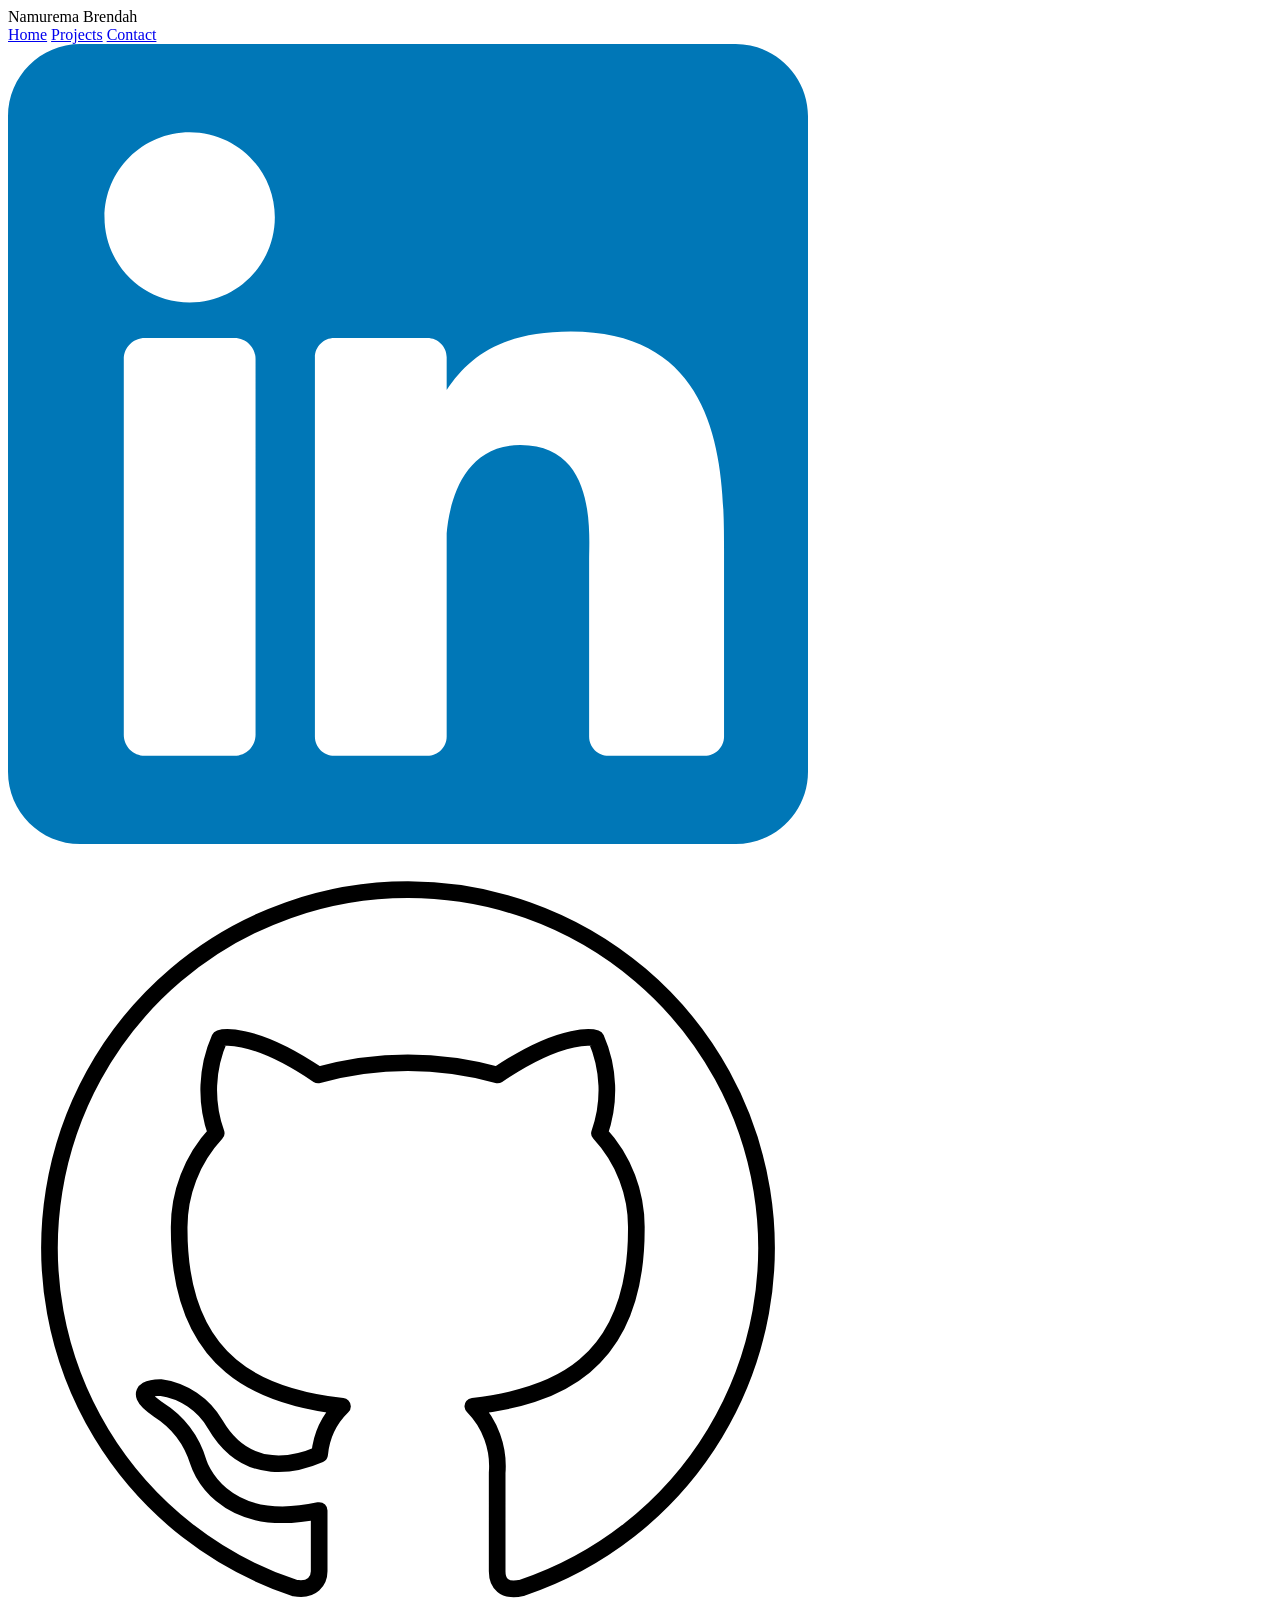
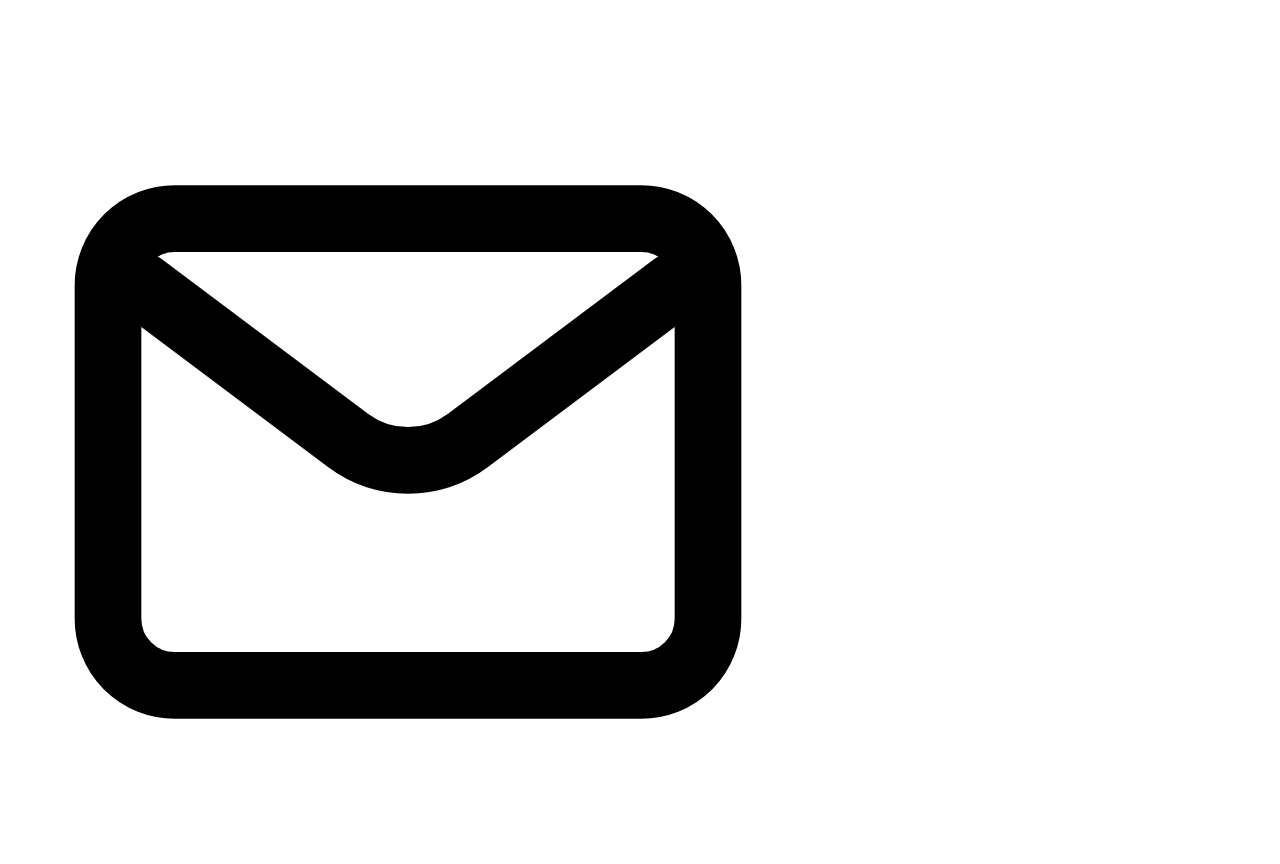
==== index.html @ a1dd41f2 "Added a navbar" ====
<!DOCTYPE html>
<html lang="en">
<head>
    <meta charset="UTF-8">
    <meta name="viewport" content="width=device-width, initial-scale=1.0">
    <title>Brendah Namurema - Fullstack Developer</title>
    <link rel="stylesheet" href="css/styles.css">
</head>
<body>
    <!-- Navigation -->
<header>
    <div class ="logo">
       Namurema <span class = "highlight">Brendah</span>
    </div>
    <nav>
        <a href="index.html" class =" nav-link active">Home</a>
        <a href="projects.html" class="nav-link">Projects</a>
        <a href="contact.html" class="nav-link">Contact</a>
    </nav>
    <div class="social icons">
        <a href="https://www.linkedin.com/in/brenda-namurema-421119208/" class="icon-link">
            <img src="assets/icons/linkedin-svgrepo-com.svg" alt="LinkedIn">
        </a>
        <a href="https://github.com/Namurema" class="icon-link">
            <img src="assets/icons/github-svgrepo-com.svg" alt="Github">
        </a>
        <a href="mailto:namuremabrendah@gmail.com" class = "icon-link">
            <img src="assets/icons/email-svgrepo-com.svg" alt="Email">
        </a>
    </div>
</header>

</body>
</html>
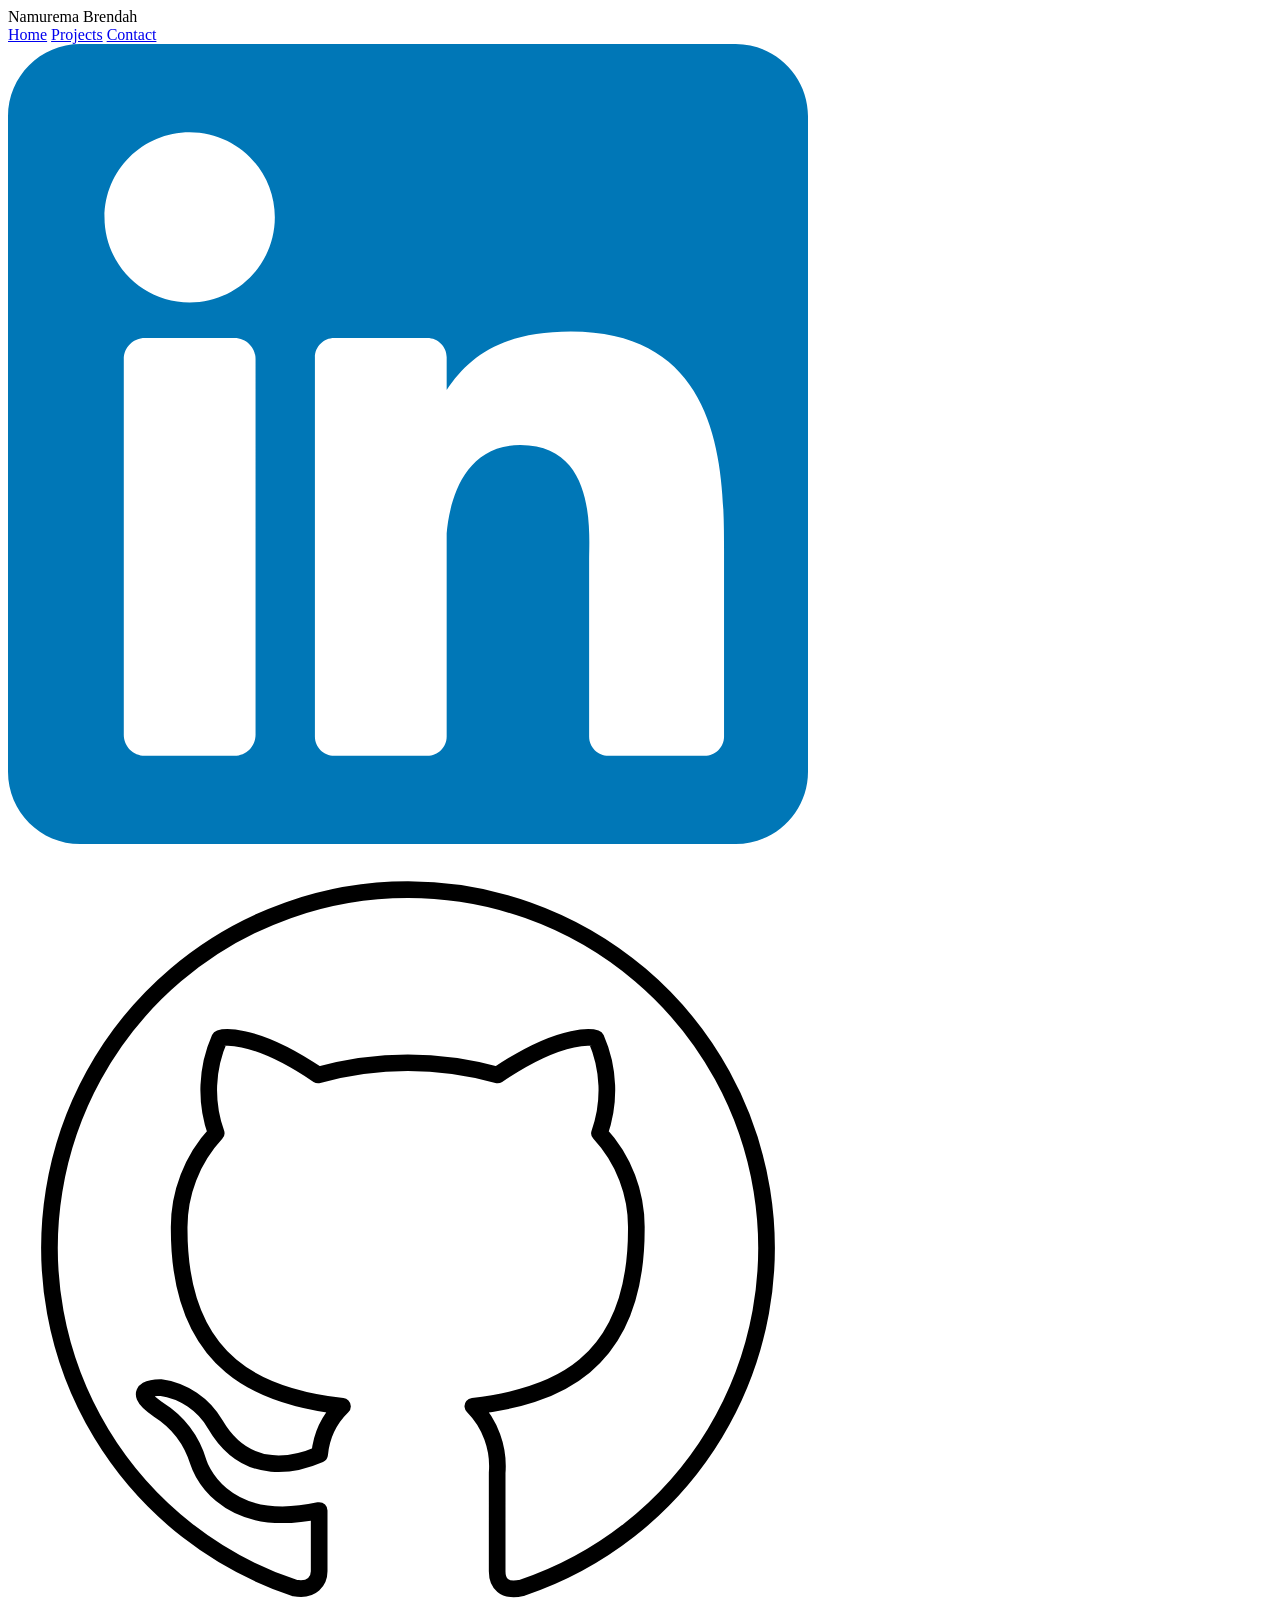
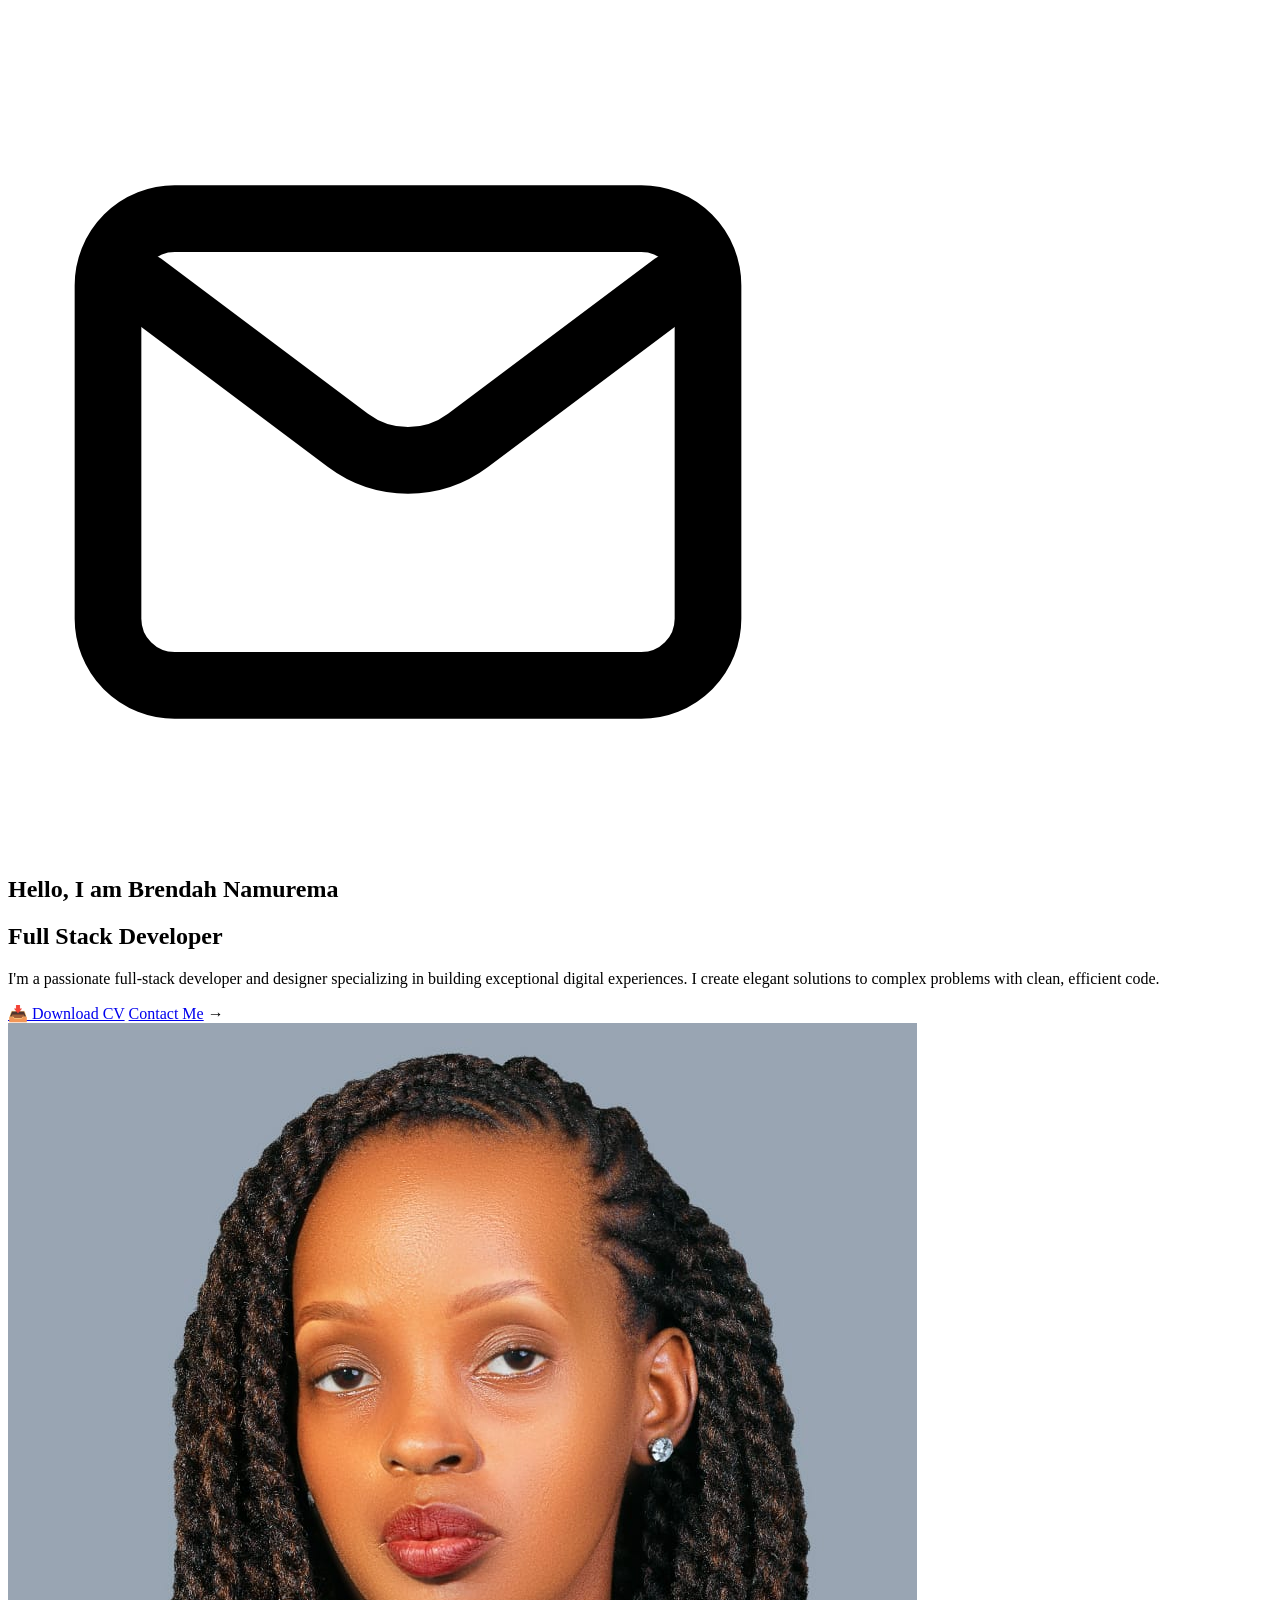
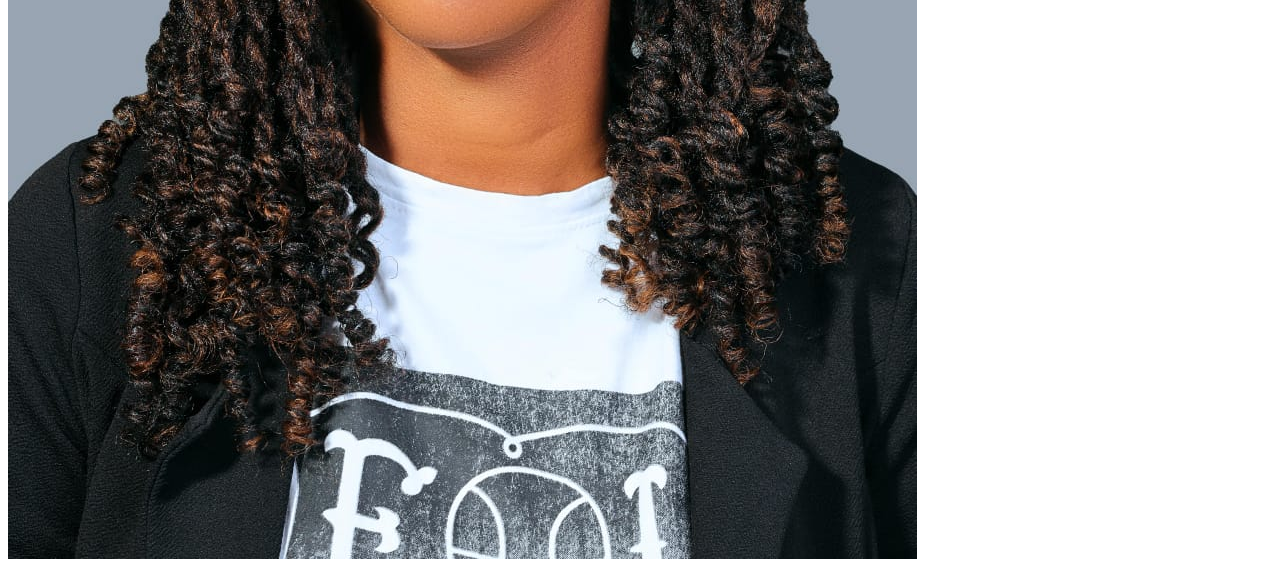
==== commit d8e6d965: "added a hero section" ====
--- a/index.html
+++ b/index.html
@@ -7,7 +7,7 @@
     <link rel="stylesheet" href="css/styles.css">
 </head>
 <body>
-    <!-- Navigation -->
+        <!-- Navigation -->
 <header>
     <div class ="logo">
        Namurema <span class = "highlight">Brendah</span>
@@ -30,5 +30,33 @@
     </div>
 </header>
 
+    <!-- Navigation -->
+<section class="hero">
+<div class ="hero-content">
+    <h1 class ="hero-title">
+        Hello, I am <span class="highlight">Brendah Namurema</span>
+    </h1>
+    <h2 class="hero-subtitle">Full Stack Developer</h2>
+    <p class = "hero-description">
+      I'm a passionate full-stack developer and designer specializing in building 
+      exceptional digital experiences. I create elegant solutions to complex problems 
+      with clean, efficient code.  
+    </p>
+    <div class ="hero-buttons">
+        <a href="#" class="btn btn-primary">
+            <span class ="btn-icon">📥</span> Download CV</a>
+        <a href="contact.html" class="btn btn-secondary">Contact Me</a>
+        <span class="btn-arrow">→</span>
+     </a>
+    </div>
+
+</div>
+<div class="hero-image">
+    <img src="assets/images/WhatsApp Image 2026-03-01 at 18.14.50 - Copy.jpeg" alt="Brendah Profile">
+
+</div>
+</section>
+
+
 </body>
 </html>
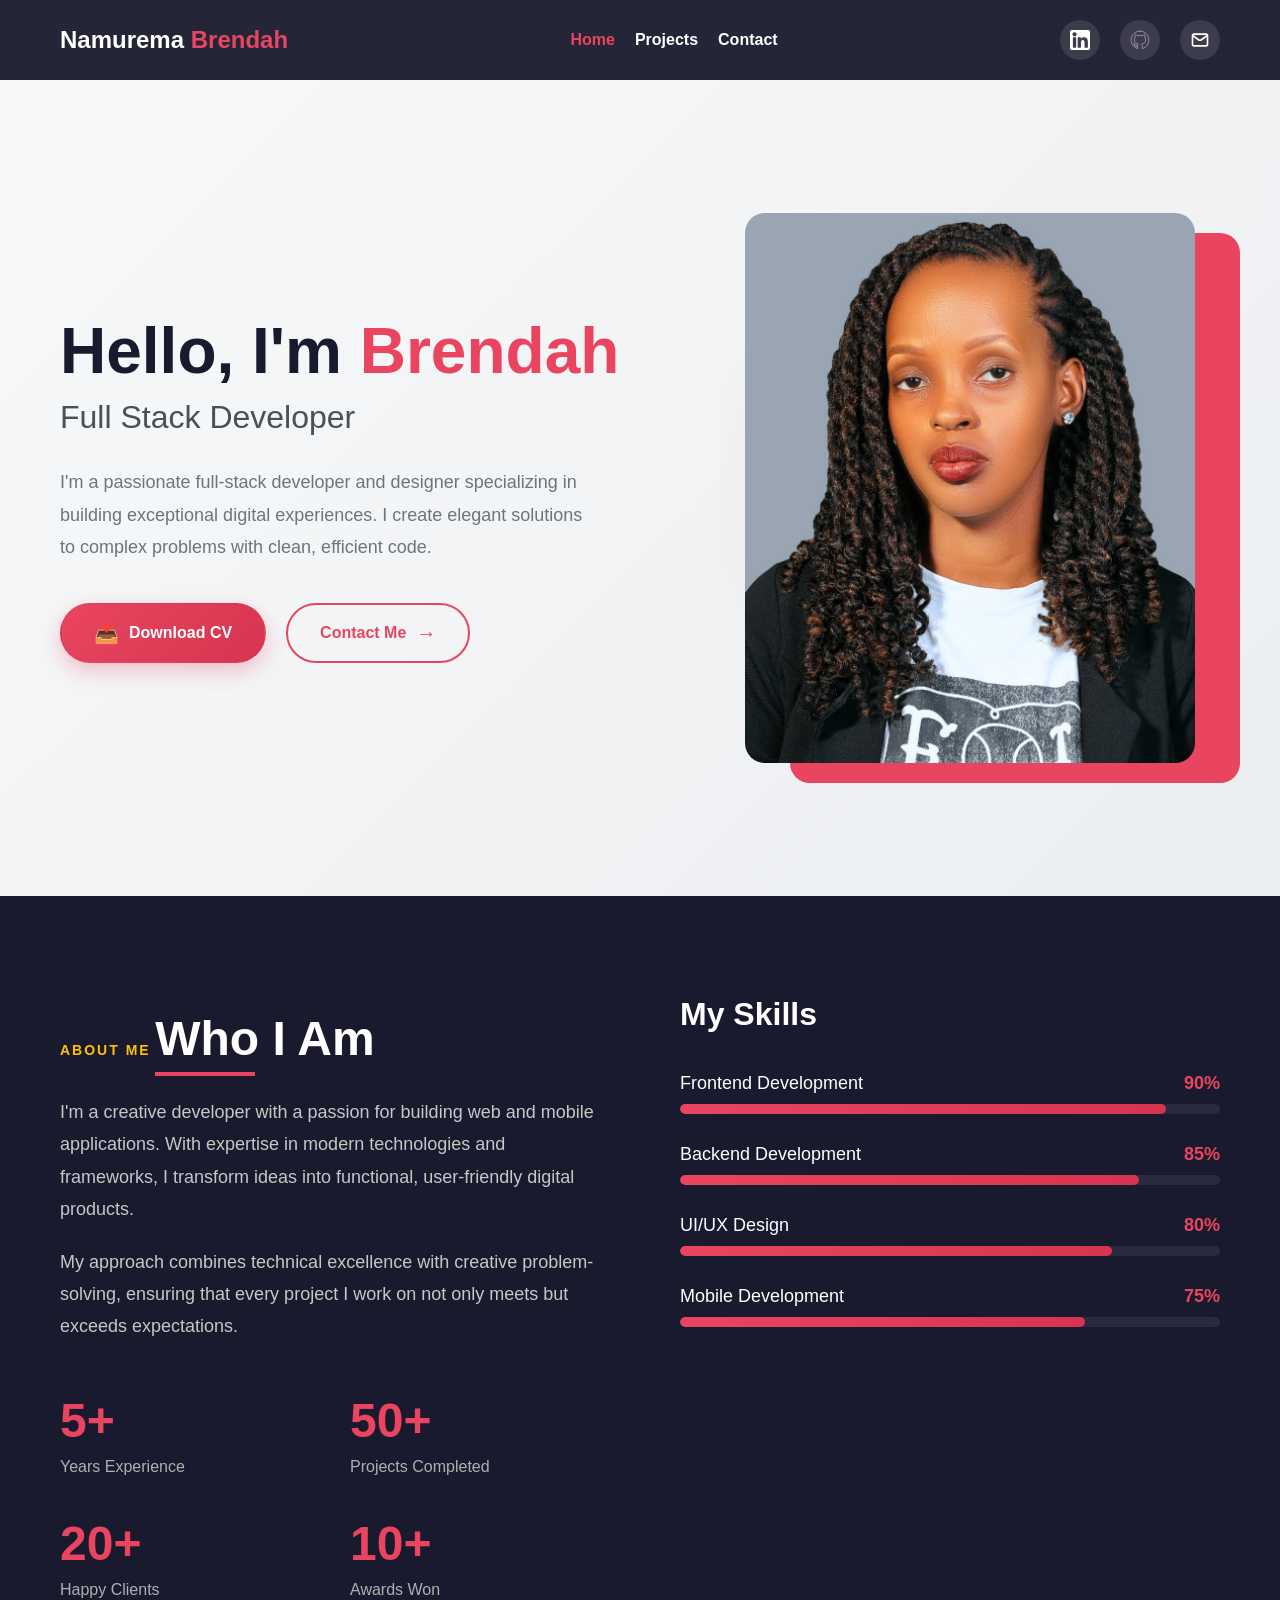
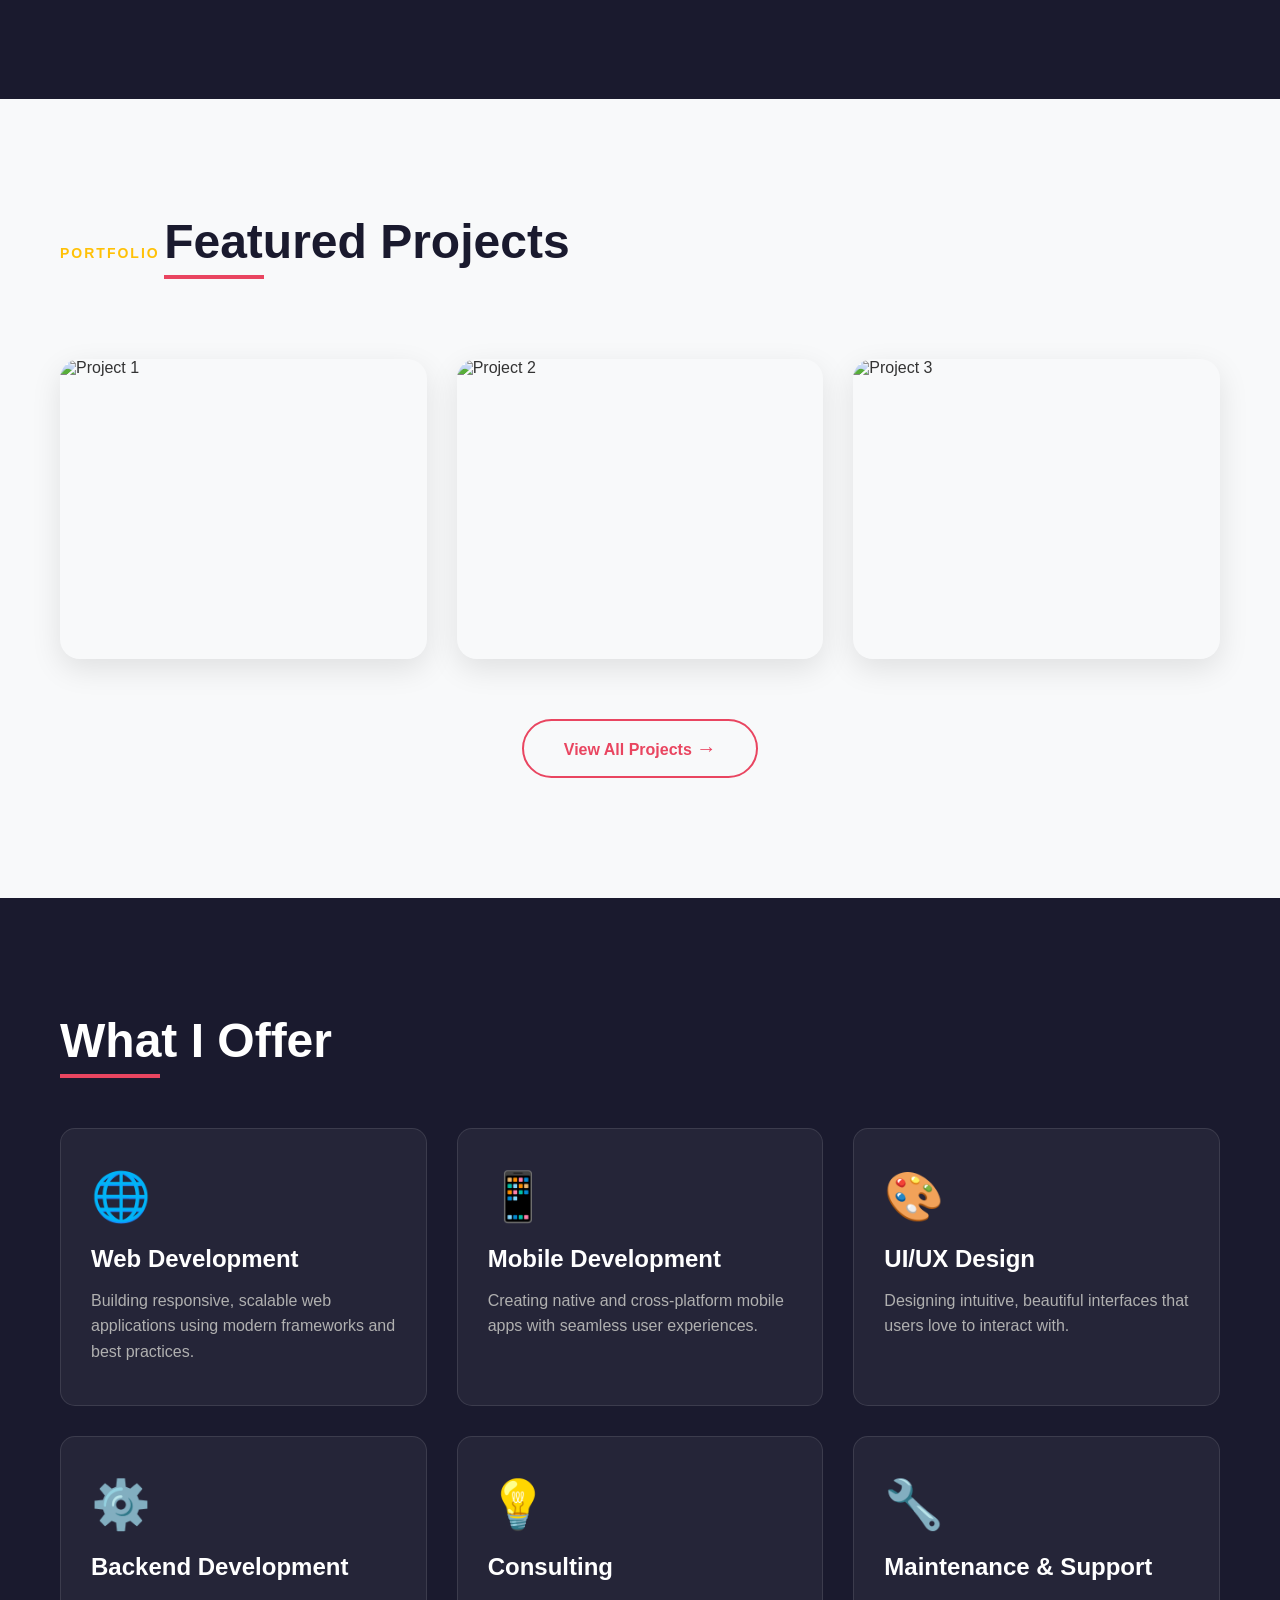
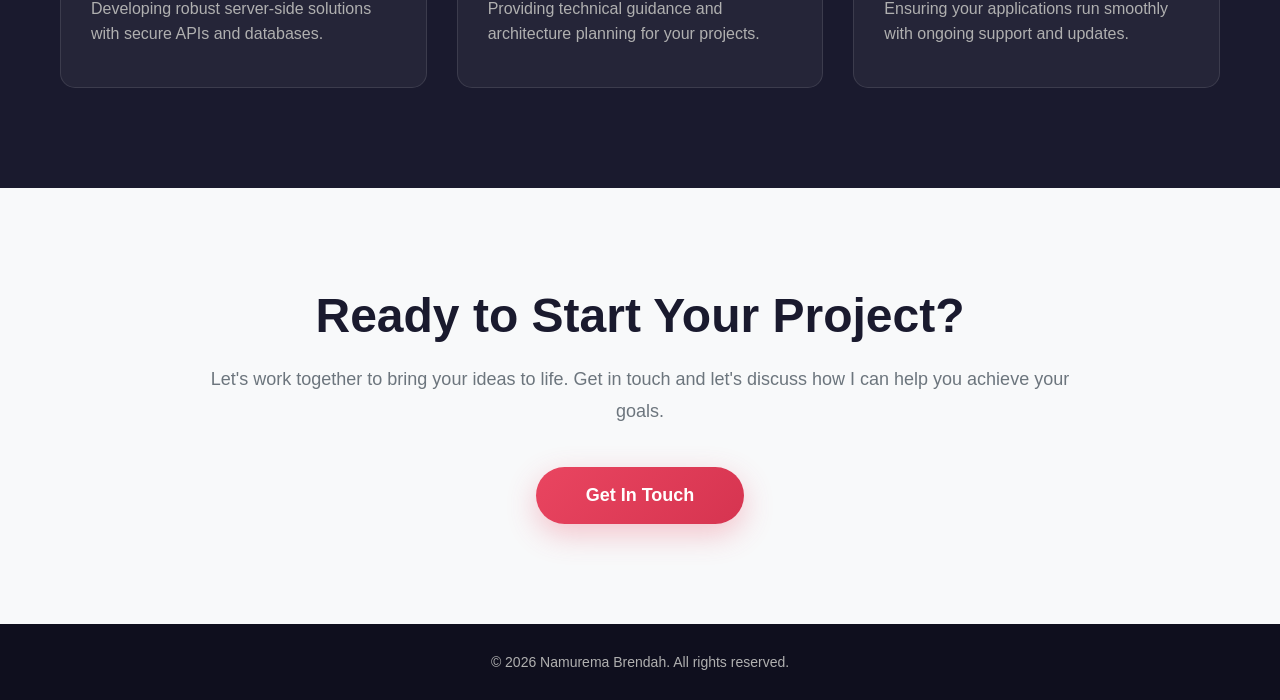
==== commit fe8b2a16: "add the projects page" ====
--- a/index.html
+++ b/index.html
@@ -8,55 +8,238 @@
 </head>
 <body>
         <!-- Navigation -->
-<header>
-    <div class ="logo">
-       Namurema <span class = "highlight">Brendah</span>
+<header class="header">
+    <div class="logo">
+       Namurema <span class="highlight">Brendah</span>
     </div>
-    <nav>
-        <a href="index.html" class =" nav-link active">Home</a>
+    <nav class="nav">
+        <a href="index.html" class="nav-link active">Home</a>
         <a href="projects.html" class="nav-link">Projects</a>
         <a href="contact.html" class="nav-link">Contact</a>
     </nav>
-    <div class="social icons">
+    <div class="social-icons">
         <a href="https://www.linkedin.com/in/brenda-namurema-421119208/" class="icon-link">
             <img src="assets/icons/linkedin-svgrepo-com.svg" alt="LinkedIn">
         </a>
         <a href="https://github.com/Namurema" class="icon-link">
             <img src="assets/icons/github-svgrepo-com.svg" alt="Github">
         </a>
-        <a href="mailto:namuremabrendah@gmail.com" class = "icon-link">
+        <a href="mailto:namuremabrendah@gmail.com" class="icon-link">
             <img src="assets/icons/email-svgrepo-com.svg" alt="Email">
         </a>
     </div>
 </header>
 
-    <!-- Navigation -->
+    <!-- Hero Section -->
 <section class="hero">
-<div class ="hero-content">
-    <h1 class ="hero-title">
-        Hello, I am <span class="highlight">Brendah Namurema</span>
+<div class="hero-content">
+    <h1 class="hero-title">
+        Hello, I'm <span class="highlight">Brendah</span>
     </h1>
     <h2 class="hero-subtitle">Full Stack Developer</h2>
-    <p class = "hero-description">
+    <p class="hero-description">
       I'm a passionate full-stack developer and designer specializing in building 
       exceptional digital experiences. I create elegant solutions to complex problems 
       with clean, efficient code.  
     </p>
-    <div class ="hero-buttons">
+    <div class="hero-buttons">
         <a href="#" class="btn btn-primary">
-            <span class ="btn-icon">📥</span> Download CV</a>
-        <a href="contact.html" class="btn btn-secondary">Contact Me</a>
-        <span class="btn-arrow">→</span>
-     </a>
+            <span class="btn-icon">📥</span>
+            Download CV
+        </a>
+        <a href="contact.html" class="btn btn-secondary">
+            Contact Me
+            <span class="btn-arrow">→</span>
+        </a>
     </div>
-
 </div>
 <div class="hero-image">
     <img src="assets/images/WhatsApp Image 2026-03-01 at 18.14.50 - Copy.jpeg" alt="Brendah Profile">
-
 </div>
 </section>
 
+    <!-- About Me Section -->
+    <section class="about" id="about">
+        <div class="about-content">
+            <div class="about-text">
+                <span class="section-label">ABOUT ME</span>
+                <h2 class="section-title">Who I Am</h2>
+                
+                <p class="about-description">
+                    I'm a creative developer with a passion for building web and mobile applications.
+                    With expertise in modern technologies and frameworks, I transform ideas into
+                    functional, user-friendly digital products.
+                </p>
+                
+                <p class="about-description">
+                    My approach combines technical excellence with creative problem-solving,
+                    ensuring that every project I work on not only meets but exceeds expectations.
+                </p>
+                
+                <div class="stats-grid">
+                    <div class="stat-item">
+                        <h3 class="stat-number">5+</h3>
+                        <p class="stat-label">Years Experience</p>
+                    </div>
+                    <div class="stat-item">
+                        <h3 class="stat-number">50+</h3>
+                        <p class="stat-label">Projects Completed</p>
+                    </div>
+                    <div class="stat-item">
+                        <h3 class="stat-number">20+</h3>
+                        <p class="stat-label">Happy Clients</p>
+                    </div>
+                    <div class="stat-item">
+                        <h3 class="stat-number">10+</h3>
+                        <p class="stat-label">Awards Won</p>
+                    </div>
+                </div>
+            </div>
+            
+            <div class="about-skills">
+                <h3 class="skills-title">My Skills</h3>
+                
+                <div class="skill-item">
+                    <div class="skill-header">
+                        <span class="skill-name">Frontend Development</span>
+                        <span class="skill-percentage">90%</span>
+                    </div>
+                    <div class="skill-bar">
+                        <div class="skill-progress" style="width: 90%"></div>
+                    </div>
+                </div>
+                
+                <div class="skill-item">
+                    <div class="skill-header">
+                        <span class="skill-name">Backend Development</span>
+                        <span class="skill-percentage">85%</span>
+                    </div>
+                    <div class="skill-bar">
+                        <div class="skill-progress" style="width: 85%"></div>
+                    </div>
+                </div>
+                
+                <div class="skill-item">
+                    <div class="skill-header">
+                        <span class="skill-name">UI/UX Design</span>
+                        <span class="skill-percentage">80%</span>
+                    </div>
+                    <div class="skill-bar">
+                        <div class="skill-progress" style="width: 80%"></div>
+                    </div>
+                </div>
+                
+                <div class="skill-item">
+                    <div class="skill-header">
+                        <span class="skill-name">Mobile Development</span>
+                        <span class="skill-percentage">75%</span>
+                    </div>
+                    <div class="skill-bar">
+                        <div class="skill-progress" style="width: 75%"></div>
+                    </div>
+                </div>
+            </div>
+        </div>
+    </section>
+
+    <!-- Portfolio Section -->
+    <section class="portfolio" id="portfolio">
+        <div class="portfolio-container">
+            <span class="section-label">PORTFOLIO</span>
+            <h2 class="section-title">Featured Projects</h2>
+            
+            <div class="projects-grid">
+                <div class="project-card">
+                    <img src="assets/images/project1.jpg" alt="Project 1">
+                </div>
+                <div class="project-card">
+                    <img src="assets/images/project2.jpg" alt="Project 2">
+                </div>
+                <div class="project-card">
+                    <img src="assets/images/project3.jpg" alt="Project 3">
+                </div>
+            </div>
+            
+            <a href="projects.html" class="btn-view-all">
+                View All Projects
+                <span class="btn-arrow">→</span>
+            </a>
+        </div>
+    </section>
+
+    <!-- Services Section -->
+    <section class="services" id="services">
+        <div class="services-container">
+            <h2 class="section-title">What I Offer</h2>
+            
+            <div class="services-grid">
+                <div class="service-card">
+                    <div class="service-icon">🌐</div>
+                    <h3 class="service-title">Web Development</h3>
+                    <p class="service-description">
+                        Building responsive, scalable web applications using modern frameworks and best practices.
+                    </p>
+                </div>
+                
+                <div class="service-card">
+                    <div class="service-icon">📱</div>
+                    <h3 class="service-title">Mobile Development</h3>
+                    <p class="service-description">
+                        Creating native and cross-platform mobile apps with seamless user experiences.
+                    </p>
+                </div>
+                
+                <div class="service-card">
+                    <div class="service-icon">🎨</div>
+                    <h3 class="service-title">UI/UX Design</h3>
+                    <p class="service-description">
+                        Designing intuitive, beautiful interfaces that users love to interact with.
+                    </p>
+                </div>
+                
+                <div class="service-card">
+                    <div class="service-icon">⚙️</div>
+                    <h3 class="service-title">Backend Development</h3>
+                    <p class="service-description">
+                        Developing robust server-side solutions with secure APIs and databases.
+                    </p>
+                </div>
+                
+                <div class="service-card">
+                    <div class="service-icon">💡</div>
+                    <h3 class="service-title">Consulting</h3>
+                    <p class="service-description">
+                        Providing technical guidance and architecture planning for your projects.
+                    </p>
+                </div>
+                
+                <div class="service-card">
+                    <div class="service-icon">🔧</div>
+                    <h3 class="service-title">Maintenance & Support</h3>
+                    <p class="service-description">
+                        Ensuring your applications run smoothly with ongoing support and updates.
+                    </p>
+                </div>
+            </div>
+        </div>
+    </section>
+
+    <!-- CTA Section -->
+    <section class="cta">
+        <div class="cta-container">
+            <h2 class="cta-title">Ready to Start Your Project?</h2>
+            <p class="cta-description">
+                Let's work together to bring your ideas to life. Get in touch and let's discuss 
+                how I can help you achieve your goals.
+            </p>
+            <a href="contact.html" class="btn btn-cta">Get In Touch</a>
+        </div>
+    </section>
+
+    <!-- Footer -->
+    <footer class="footer">
+        <p class="footer-text">© 2026 Namurema Brendah. All rights reserved.</p>
+    </footer>
 
 </body>
 </html>
--- a/css/styles.css
+++ b/css/styles.css
@@ -0,0 +1,962 @@
+*{
+    margin : 0;
+    padding : 0;
+    box-sizing : border-box;
+}
+body {
+    font-family: 'Arial', sans-serif;
+    background: linear-gradient(135deg, #f8f9fa 0%, #e9ecef 50%, #dee2e6 100%);
+    color: #333;
+    min-height: 100vh;
+}
+.header {
+    display: flex;
+    justify-content: space-between;
+    align-items: center;
+    padding: 20px 60px;
+    background: rgba(26, 26, 46, 0.95);
+    backdrop-filter: blur(10px);
+}
+.logo {
+    font-size: 24px;
+    font-weight: 600;
+    color: white;
+}
+
+.highlight {
+    color: #e94560;
+}
+.nav {
+    display: flex;
+    gap: 20px;
+}
+.nav-link {
+    color: white;
+    text-decoration: none;
+    font-size: 16px;
+    transition: color 0.3s ;
+    font-weight: 600;
+}
+.nav-link:hover,
+.nav-link.active {
+    color: #e94560;
+}
+.social-icons {
+    display: flex;
+    gap: 20px;
+}
+.icon-link {
+    width: 40px;
+    height: 40px;
+    display: flex;
+    align-items: center;
+    justify-content: center;
+    border-radius: 50%;
+    background: rgba(255, 255, 255, 0.1);
+    transition: all 0.3s ease;
+}
+.icon-link:hover {
+    background: #e94560;
+    transform: translateY(-3px);
+    box-shadow: 0 5px 15px rgba(233, 69, 96, 0.4);
+}
+.icon-link img {
+    width: 20px;
+    height: 20px;
+    filter: brightness(0) invert(1);
+    transition: all 0.3s ease;
+}
+.icon-link:hover img {
+    filter: brightness(0) invert(1);
+    transform: scale(1.1);
+}
+
+.hero {
+    display: flex;
+    justify-content: space-between;
+    align-items: center;
+    padding: 80px 60px;
+    min-height: calc(100vh - 84px);
+    gap: 60px;
+}
+.hero-content {
+    max-width: 600px;
+    flex: 1;
+}
+
+.hero-title {
+    font-size: 64px;
+    font-weight: 700;
+    color: #1a1a2e;
+    margin-bottom: 10px;
+    line-height: 1.2;
+}
+
+.hero-subtitle {
+    font-size: 32px;
+    font-weight: 400;
+    color: #495057;
+    margin-bottom: 30px;
+}
+
+.hero-description {
+    font-size: 18px;
+    line-height: 1.8;
+    color: #6c757d;
+    margin-bottom: 40px;
+    max-width: 540px;
+}
+.hero-buttons {
+    display: flex;
+    gap: 20px;
+    flex-wrap: wrap;
+}
+.btn {
+    padding: 16px 32px;
+    font-size: 16px;
+    font-weight: 600;
+    border: 2px solid transparent;
+    border-radius: 50px;
+    cursor: pointer;
+    transition: all 0.3s;
+    text-decoration: none;
+    display: inline-flex;
+    align-items: center;
+    gap: 10px;
+}
+.btn-primary {
+    background: linear-gradient(135deg, #e94560 0%, #d63450 100%);
+    color: white;
+    box-shadow: 0 8px 20px rgba(233, 69, 96, 0.3) ;
+}
+.btn-primary:hover {
+    transform: translateY(-2px);
+    box-shadow:0 8px 20px rgba(233, 69, 96, 0.3);
+}
+
+.btn-secondary {
+    background: transparent;
+    color: #e94560;
+    border: 2px solid #e94560;
+}
+
+.btn-secondary:hover {
+    background: #e94560;
+    color: #fff;
+    transform: translateY(-2px);
+}
+
+.btn-icon {
+    font-size: 20px;
+}
+
+.btn-arrow {
+    font-size: 20px;
+    transition: transform 0.3s;
+}
+
+.btn-secondary:hover .btn-arrow {
+    transform: translateX(5px);
+}
+
+/* Profile Image with Pink Side Border */
+.hero-image {
+    flex: 1;
+    display: flex;
+    justify-content: center;
+    align-items: center;
+    position: relative;
+    max-width: 500px;
+}
+
+.hero-image img {
+    width: 450px;
+    height: 550px;
+    object-fit: cover;
+    border-radius: 20px;
+    position: relative;
+    z-index: 2;
+}
+
+/* Solid pink L-shaped border/shadow on right and bottom */
+.hero-image::before {
+    content: '';
+    position: absolute;
+    width: 450px;
+    height: 550px;
+    background: #e94560;
+    border-radius: 20px;
+    top: 20px;
+    right: -20px;
+    z-index: 1;
+}
+
+/* Subtle glow effect */
+.hero-image::after {
+    content: '';
+    position: absolute;
+    width: 450px;
+    height: 550px;
+    border-radius: 20px;
+    background: radial-gradient(circle, rgba(233, 69, 96, 0.15) 0%, transparent 70%);
+    top: 0;
+    left: 0;
+    z-index: 0;
+}
+@media (max-width: 1024px) {
+    .hero {
+        flex-direction: column;
+        text-align: center;
+        padding: 60px 40px;
+    }
+    
+    .hero-content {
+        max-width: 100%;
+    }
+    
+    .hero-title {
+        font-size: 56px;
+    }
+    
+    .hero-buttons {
+        justify-content: center;
+    }
+    
+    .hero-image img {
+        width: 350px;
+        height: 430px;
+    }
+    
+    .hero-image::before {
+        width: 350px;
+        height: 430px;
+        top: 15px;
+        right: -15px;
+    }
+    
+    .hero-image::after {
+        width: 350px;
+        height: 430px;
+    }
+}
+
+@media (max-width: 768px) {
+    .header {
+        padding: 15px 30px;
+        flex-wrap: wrap;
+        gap: 15px;
+    }
+    
+    .nav {
+        order: 3;
+        width: 100%;
+        justify-content: center;
+        gap: 20px;
+    }
+    
+    .hero-title {
+        font-size: 48px;
+    }
+    
+    .hero-subtitle {
+        font-size: 24px;
+    }
+    
+    .hero-image img {
+        width: 300px;
+        height: 370px;
+    }
+    
+    .hero-image::before {
+        width: 300px;
+        height: 370px;
+        top: 15px;
+        right: -15px;
+    }
+    
+    .hero-image::after {
+        width: 300px;
+        height: 370px;
+    }
+}
+
+/* ============================================
+   ABOUT SECTION
+   ============================================ */
+.about {
+    background: #1a1a2e;
+    padding: 100px 60px;
+}
+
+.about-content {
+    display: grid;
+    grid-template-columns: 1fr 1fr;
+    gap: 80px;
+    max-width: 1400px;
+    margin: 0 auto;
+}
+
+.section-label {
+    color: #ffc107;
+    font-size: 14px;
+    font-weight: 700;
+    letter-spacing: 2px;
+    text-transform: uppercase;
+}
+
+.section-title {
+    font-size: 48px;
+    font-weight: 700;
+    color: #fff;
+    margin: 15px 0 30px;
+    position: relative;
+    display: inline-block;
+}
+
+.section-title::after {
+    content: '';
+    position: absolute;
+    bottom: -10px;
+    left: 0;
+    width: 100px;
+    height: 4px;
+    background: #e94560;
+}
+
+.about-description {
+    color: #c7c7c7;
+    font-size: 18px;
+    line-height: 1.8;
+    margin-bottom: 20px;
+}
+
+.stats-grid {
+    display: grid;
+    grid-template-columns: repeat(2, 1fr);
+    gap: 40px;
+    margin-top: 50px;
+}
+
+.stat-item {
+    text-align: left;
+}
+
+.stat-number {
+    font-size: 48px;
+    font-weight: 700;
+    color: #e94560;
+    margin-bottom: 10px;
+}
+
+.stat-label {
+    color: #b0b0b0;
+    font-size: 16px;
+}
+
+.about-skills {
+    color: #fff;
+}
+
+.skills-title {
+    font-size: 32px;
+    font-weight: 700;
+    margin-bottom: 40px;
+}
+
+.skill-item {
+    margin-bottom: 30px;
+}
+
+.skill-header {
+    display: flex;
+    justify-content: space-between;
+    margin-bottom: 10px;
+}
+
+.skill-name {
+    font-size: 18px;
+    color: #fff;
+}
+
+.skill-percentage {
+    font-size: 18px;
+    font-weight: 700;
+    color: #e94560;
+}
+
+.skill-bar {
+    width: 100%;
+    height: 10px;
+    background: #2a2a3e;
+    border-radius: 10px;
+    overflow: hidden;
+}
+
+.skill-progress {
+    height: 100%;
+    background: linear-gradient(90deg, #e94560 0%, #d63450 100%);
+    border-radius: 10px;
+    transition: width 1s ease;
+}
+
+/* ============================================
+   PORTFOLIO SECTION
+   ============================================ */
+.portfolio {
+    background: #f8f9fa;
+    padding: 100px 60px;
+}
+
+.portfolio-container {
+    max-width: 1400px;
+    margin: 0 auto;
+}
+
+.portfolio .section-title {
+    color: #1a1a2e;
+}
+
+.projects-grid {
+    display: grid;
+    grid-template-columns: repeat(3, 1fr);
+    gap: 30px;
+    margin: 60px 0;
+}
+
+.project-card {
+    border-radius: 20px;
+    overflow: hidden;
+    box-shadow: 0 10px 30px rgba(0, 0, 0, 0.1);
+    transition: transform 0.3s ease, box-shadow 0.3s ease;
+    cursor: pointer;
+}
+
+.project-card:hover {
+    transform: translateY(-10px);
+    box-shadow: 0 15px 40px rgba(233, 69, 96, 0.2);
+}
+
+.project-card img {
+    width: 100%;
+    height: 300px;
+    object-fit: cover;
+    display: block;
+}
+
+.btn-view-all {
+    display: inline-flex;
+    align-items: center;
+    gap: 10px;
+    padding: 16px 40px;
+    background: transparent;
+    color: #e94560;
+    border: 2px solid #e94560;
+    border-radius: 50px;
+    font-size: 16px;
+    font-weight: 600;
+    text-decoration: none;
+    transition: all 0.3s ease;
+    margin: 20px auto;
+    display: block;
+    width: fit-content;
+}
+
+.btn-view-all:hover {
+    background: #e94560;
+    color: #fff;
+    transform: translateY(-2px);
+}
+
+.btn-view-all .btn-arrow {
+    transition: transform 0.3s;
+}
+
+.btn-view-all:hover .btn-arrow {
+    transform: translateX(5px);
+}
+
+/* ============================================
+   SERVICES SECTION
+   ============================================ */
+.services {
+    background: #1a1a2e;
+    padding: 100px 60px;
+}
+
+.services-container {
+    max-width: 1400px;
+    margin: 0 auto;
+}
+
+.services .section-title {
+    color: #fff;
+    margin-bottom: 60px;
+}
+
+.services-grid {
+    display: grid;
+    grid-template-columns: repeat(3, 1fr);
+    gap: 30px;
+}
+
+.service-card {
+    background: rgba(255, 255, 255, 0.05);
+    padding: 40px 30px;
+    border-radius: 15px;
+    border: 1px solid rgba(255, 255, 255, 0.1);
+    transition: all 0.3s ease;
+}
+
+.service-card:hover {
+    background: rgba(233, 69, 96, 0.1);
+    border-color: #e94560;
+    transform: translateY(-5px);
+}
+
+.service-icon {
+    font-size: 48px;
+    margin-bottom: 20px;
+}
+
+.service-title {
+    font-size: 24px;
+    font-weight: 700;
+    color: #fff;
+    margin-bottom: 15px;
+}
+
+.service-description {
+    color: #b0b0b0;
+    font-size: 16px;
+    line-height: 1.6;
+}
+
+/* ============================================
+   CTA SECTION
+   ============================================ */
+.cta {
+    background: #f8f9fa;
+    padding: 100px 60px;
+    text-align: center;
+}
+
+.cta-container {
+    max-width: 900px;
+    margin: 0 auto;
+}
+
+.cta-title {
+    font-size: 48px;
+    font-weight: 700;
+    color: #1a1a2e;
+    margin-bottom: 20px;
+}
+
+.cta-description {
+    font-size: 18px;
+    color: #6c757d;
+    line-height: 1.8;
+    margin-bottom: 40px;
+}
+
+.btn-cta {
+    padding: 18px 50px;
+    background: linear-gradient(135deg, #e94560 0%, #d63450 100%);
+    color: #fff;
+    border: none;
+    border-radius: 50px;
+    font-size: 18px;
+    font-weight: 600;
+    text-decoration: none;
+    display: inline-block;
+    box-shadow: 0 10px 30px rgba(233, 69, 96, 0.3);
+    transition: all 0.3s ease;
+}
+
+.btn-cta:hover {
+    transform: translateY(-3px);
+    box-shadow: 0 15px 40px rgba(233, 69, 96, 0.4);
+}
+
+/* ============================================
+   FOOTER
+   ============================================ */
+.footer {
+    background: #0f0f1e;
+    padding: 30px 60px;
+    text-align: center;
+}
+
+.footer-text {
+    color: #b0b0b0;
+    font-size: 14px;
+}
+
+/* ============================================
+   ADDITIONAL RESPONSIVE DESIGN
+   ============================================ */
+@media (max-width: 1024px) {
+    .about-content {
+        grid-template-columns: 1fr;
+        gap: 60px;
+    }
+    
+    .projects-grid {
+        grid-template-columns: repeat(2, 1fr);
+    }
+    
+    .services-grid {
+        grid-template-columns: repeat(2, 1fr);
+    }
+}
+
+@media (max-width: 768px) {
+    .about,
+    .portfolio,
+    .services,
+    .cta {
+        padding: 60px 30px;
+    }
+    
+    .section-title {
+        font-size: 36px;
+    }
+    
+    .stats-grid {
+        grid-template-columns: 1fr;
+        gap: 30px;
+    }
+    
+    .projects-grid {
+        grid-template-columns: 1fr;
+    }
+    
+    .services-grid {
+        grid-template-columns: 1fr;
+    }
+    
+    .cta-title {
+        font-size: 32px;
+    }
+}
+
+/* ============================================
+   PROJECTS PAGE STYLES
+   ============================================ */
+
+/* Projects Hero Section */
+.projects-hero {
+    background: linear-gradient(135deg, #f8f9fa 0%, #e9ecef 50%, #dee2e6 100%);
+    padding: 120px 60px 80px;
+    text-align: center;
+}
+
+.projects-hero-content {
+    max-width: 900px;
+    margin: 0 auto;
+}
+
+.projects-main-title {
+    font-size: 64px;
+    font-weight: 700;
+    color: #1a1a2e;
+    margin: 15px 0 20px;
+}
+
+.projects-subtitle {
+    font-size: 18px;
+    color: #6c757d;
+    line-height: 1.8;
+}
+
+/* Filter Section with Glass Morphism */
+.projects-filter-section {
+    background: linear-gradient(135deg, #f8f9fa 0%, #e9ecef 50%, #dee2e6 100%);
+    padding: 40px 60px;
+    position: sticky;
+    top: 0;
+    z-index: 100;
+    backdrop-filter: blur(10px);
+}
+
+.filter-container {
+    display: flex;
+    justify-content: center;
+    gap: 15px;
+    flex-wrap: wrap;
+    max-width: 1400px;
+    margin: 0 auto;
+}
+
+.filter-btn {
+    padding: 12px 28px;
+    background: rgba(255, 255, 255, 0.4);
+    backdrop-filter: blur(10px);
+    border: 1px solid rgba(255, 255, 255, 0.6);
+    border-radius: 50px;
+    color: #495057;
+    font-size: 15px;
+    font-weight: 600;
+    cursor: pointer;
+    transition: all 0.3s ease;
+    box-shadow: 0 4px 15px rgba(0, 0, 0, 0.1);
+}
+
+.filter-btn:hover {
+    background: rgba(233, 69, 96, 0.2);
+    border-color: #e94560;
+    color: #e94560;
+    transform: translateY(-2px);
+    box-shadow: 0 6px 20px rgba(233, 69, 96, 0.2);
+}
+
+.filter-btn.active {
+    background: linear-gradient(135deg, #e94560 0%, #d63450 100%);
+    border-color: #e94560;
+    color: #fff;
+    box-shadow: 0 6px 20px rgba(233, 69, 96, 0.3);
+}
+
+/* All Projects Section */
+.all-projects {
+    background: linear-gradient(135deg, #f8f9fa 0%, #e9ecef 50%, #dee2e6 100%);
+    padding: 60px 60px 100px;
+}
+
+.all-projects-container {
+    max-width: 1400px;
+    margin: 0 auto;
+    display: grid;
+    grid-template-columns: repeat(3, 1fr);
+    gap: 40px;
+}
+
+/* Project Item with Glass Morphism */
+.project-item {
+    background: rgba(255, 255, 255, 0.6);
+    backdrop-filter: blur(10px);
+    border: 1px solid rgba(255, 255, 255, 0.8);
+    border-radius: 20px;
+    overflow: hidden;
+    box-shadow: 0 10px 40px rgba(0, 0, 0, 0.1);
+    transition: all 0.4s ease;
+}
+
+.project-item:hover {
+    transform: translateY(-10px);
+    box-shadow: 0 20px 60px rgba(233, 69, 96, 0.15);
+    border-color: rgba(233, 69, 96, 0.3);
+}
+
+.project-image-wrapper {
+    width: 100%;
+    height: 250px;
+    overflow: hidden;
+    position: relative;
+}
+
+.project-image-wrapper::after {
+    content: '';
+    position: absolute;
+    top: 0;
+    left: 0;
+    right: 0;
+    bottom: 0;
+    background: linear-gradient(180deg, transparent 0%, rgba(0, 0, 0, 0.3) 100%);
+    opacity: 0;
+    transition: opacity 0.3s;
+}
+
+.project-item:hover .project-image-wrapper::after {
+    opacity: 1;
+}
+
+.project-image-wrapper img {
+    width: 100%;
+    height: 100%;
+    object-fit: cover;
+    transition: transform 0.4s ease;
+}
+
+.project-item:hover .project-image-wrapper img {
+    transform: scale(1.1);
+}
+
+.project-info {
+    padding: 30px;
+}
+
+.project-category {
+    display: inline-block;
+    padding: 6px 16px;
+    border-radius: 20px;
+    font-size: 12px;
+    font-weight: 700;
+    text-transform: uppercase;
+    letter-spacing: 1px;
+    margin-bottom: 15px;
+}
+
+.project-category.web-dev {
+    background: rgba(255, 193, 7, 0.2);
+    color: #ff9800;
+    border: 1px solid rgba(255, 193, 7, 0.4);
+}
+
+.project-category.mobile-app {
+    background: rgba(255, 193, 7, 0.2);
+    color: #ff9800;
+    border: 1px solid rgba(255, 193, 7, 0.4);
+}
+
+.project-category.ui-design {
+    background: rgba(255, 193, 7, 0.2);
+    color: #ff9800;
+    border: 1px solid rgba(255, 193, 7, 0.4);
+}
+
+.project-category.fullstack-dev {
+    background: rgba(255, 193, 7, 0.2);
+    color: #ff9800;
+    border: 1px solid rgba(255, 193, 7, 0.4);
+}
+
+.project-name {
+    font-size: 24px;
+    font-weight: 700;
+    color: #e94560;
+    margin-bottom: 12px;
+}
+
+.project-desc {
+    font-size: 15px;
+    color: #6c757d;
+    line-height: 1.6;
+    margin-bottom: 20px;
+}
+
+.project-tech {
+    display: flex;
+    flex-wrap: wrap;
+    gap: 8px;
+    margin-bottom: 20px;
+}
+
+.tech-tag {
+    padding: 6px 14px;
+    background: rgba(26, 26, 46, 0.08);
+    border: 1px solid rgba(26, 26, 46, 0.15);
+    border-radius: 20px;
+    font-size: 13px;
+    color: #495057;
+    font-weight: 500;
+}
+
+.project-links {
+    display: flex;
+    gap: 15px;
+}
+
+.project-link {
+    display: inline-flex;
+    align-items: center;
+    gap: 6px;
+    padding: 8px 16px;
+    background: rgba(233, 69, 96, 0.1);
+    border: 1px solid rgba(233, 69, 96, 0.3);
+    border-radius: 20px;
+    color: #e94560;
+    font-size: 14px;
+    font-weight: 600;
+    text-decoration: none;
+    transition: all 0.3s ease;
+}
+
+.project-link:hover {
+    background: #e94560;
+    color: #fff;
+    transform: translateY(-2px);
+    box-shadow: 0 5px 15px rgba(233, 69, 96, 0.3);
+}
+
+.link-icon {
+    font-size: 16px;
+}
+
+/* Project CTA Section */
+.project-cta {
+    background: #fff;
+    padding: 100px 60px;
+    text-align: center;
+}
+
+.project-cta-container {
+    max-width: 900px;
+    margin: 0 auto;
+}
+
+.project-cta-title {
+    font-size: 48px;
+    font-weight: 700;
+    color: #1a1a2e;
+    margin-bottom: 20px;
+}
+
+.project-cta-description {
+    font-size: 18px;
+    color: #6c757d;
+    line-height: 1.8;
+    margin-bottom: 40px;
+}
+
+/* Responsive Design for Projects Page */
+@media (max-width: 1024px) {
+    .all-projects-container {
+        grid-template-columns: repeat(2, 1fr);
+        gap: 30px;
+    }
+    
+    .projects-main-title {
+        font-size: 48px;
+    }
+}
+
+@media (max-width: 768px) {
+    .projects-hero {
+        padding: 80px 30px 60px;
+    }
+    
+    .projects-main-title {
+        font-size: 36px;
+    }
+    
+    .projects-filter-section {
+        padding: 30px 20px;
+    }
+    
+    .filter-container {
+        gap: 10px;
+    }
+    
+    .filter-btn {
+        padding: 10px 20px;
+        font-size: 14px;
+    }
+    
+    .all-projects {
+        padding: 40px 20px 60px;
+    }
+    
+    .all-projects-container {
+        grid-template-columns: 1fr;
+        gap: 30px;
+    }
+    
+    .project-cta {
+        padding: 60px 30px;
+    }
+    
+    .project-cta-title {
+        font-size: 32px;
+    }
+}
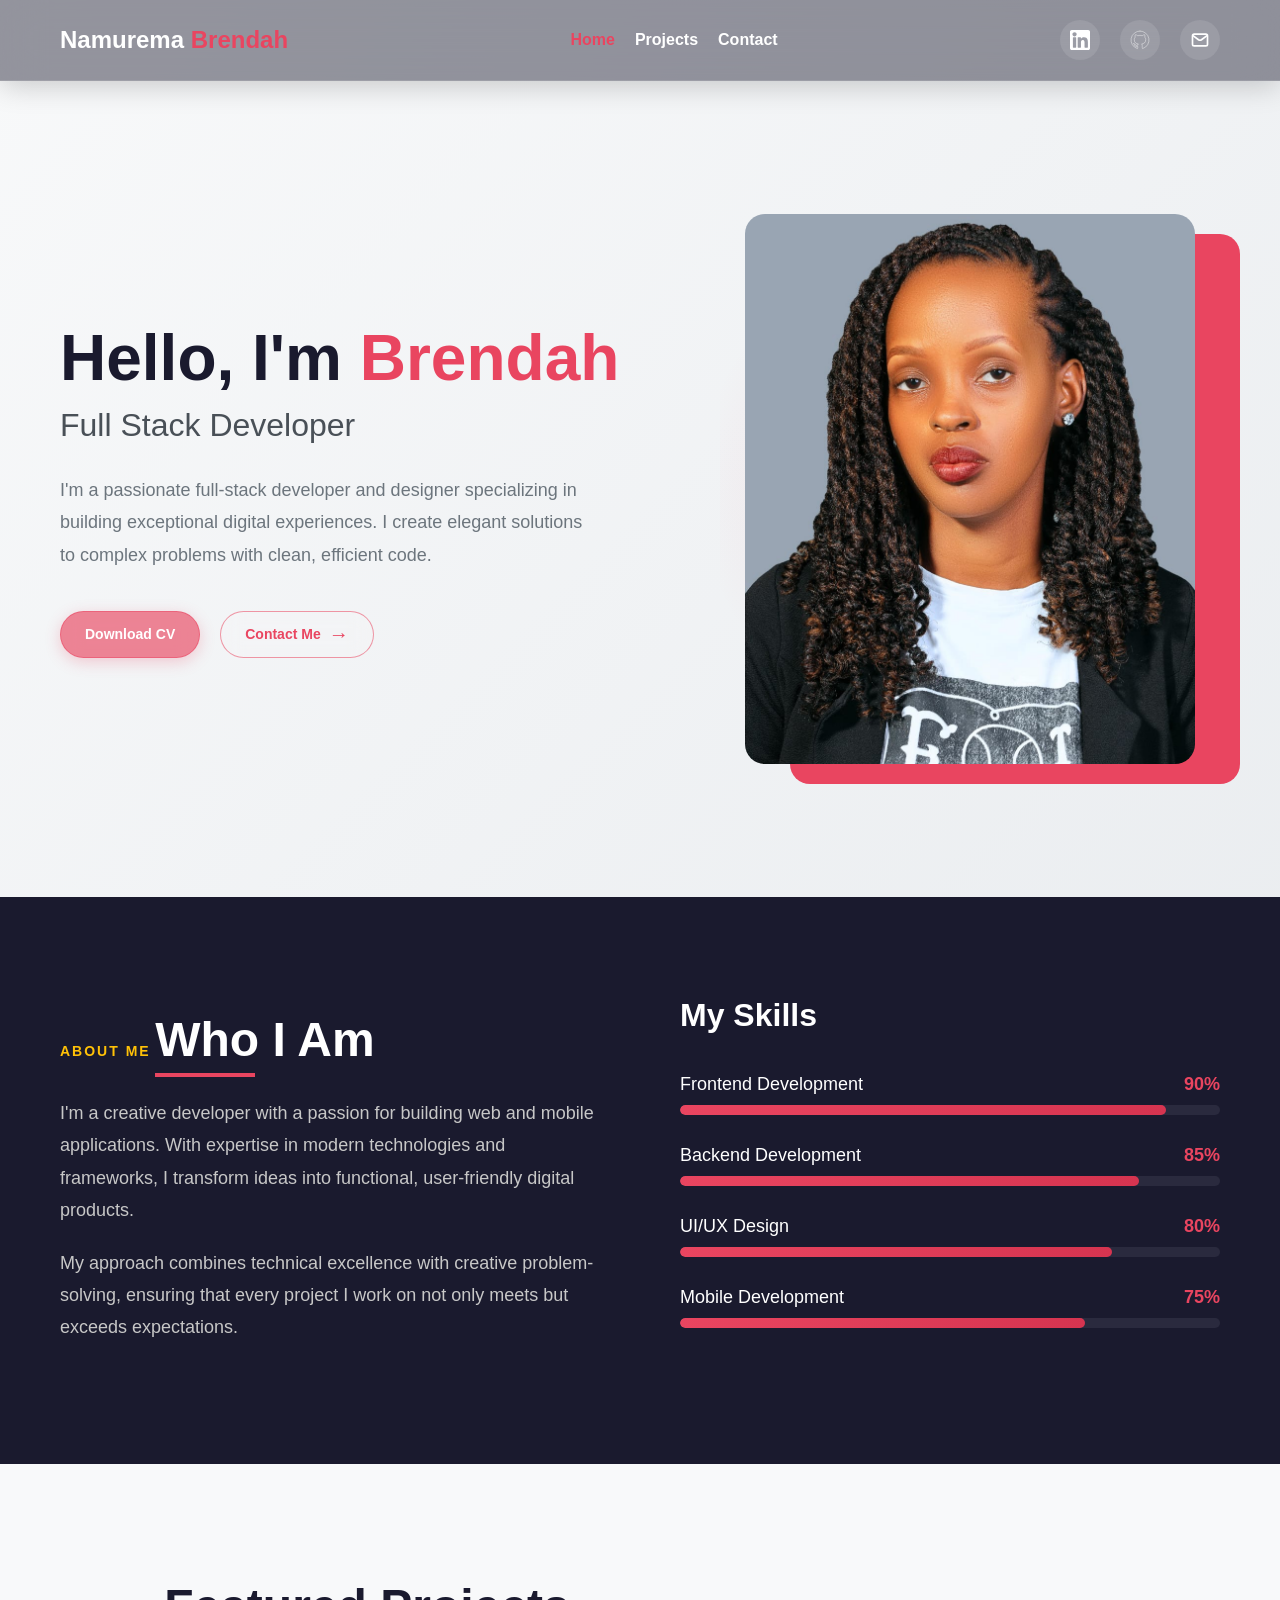
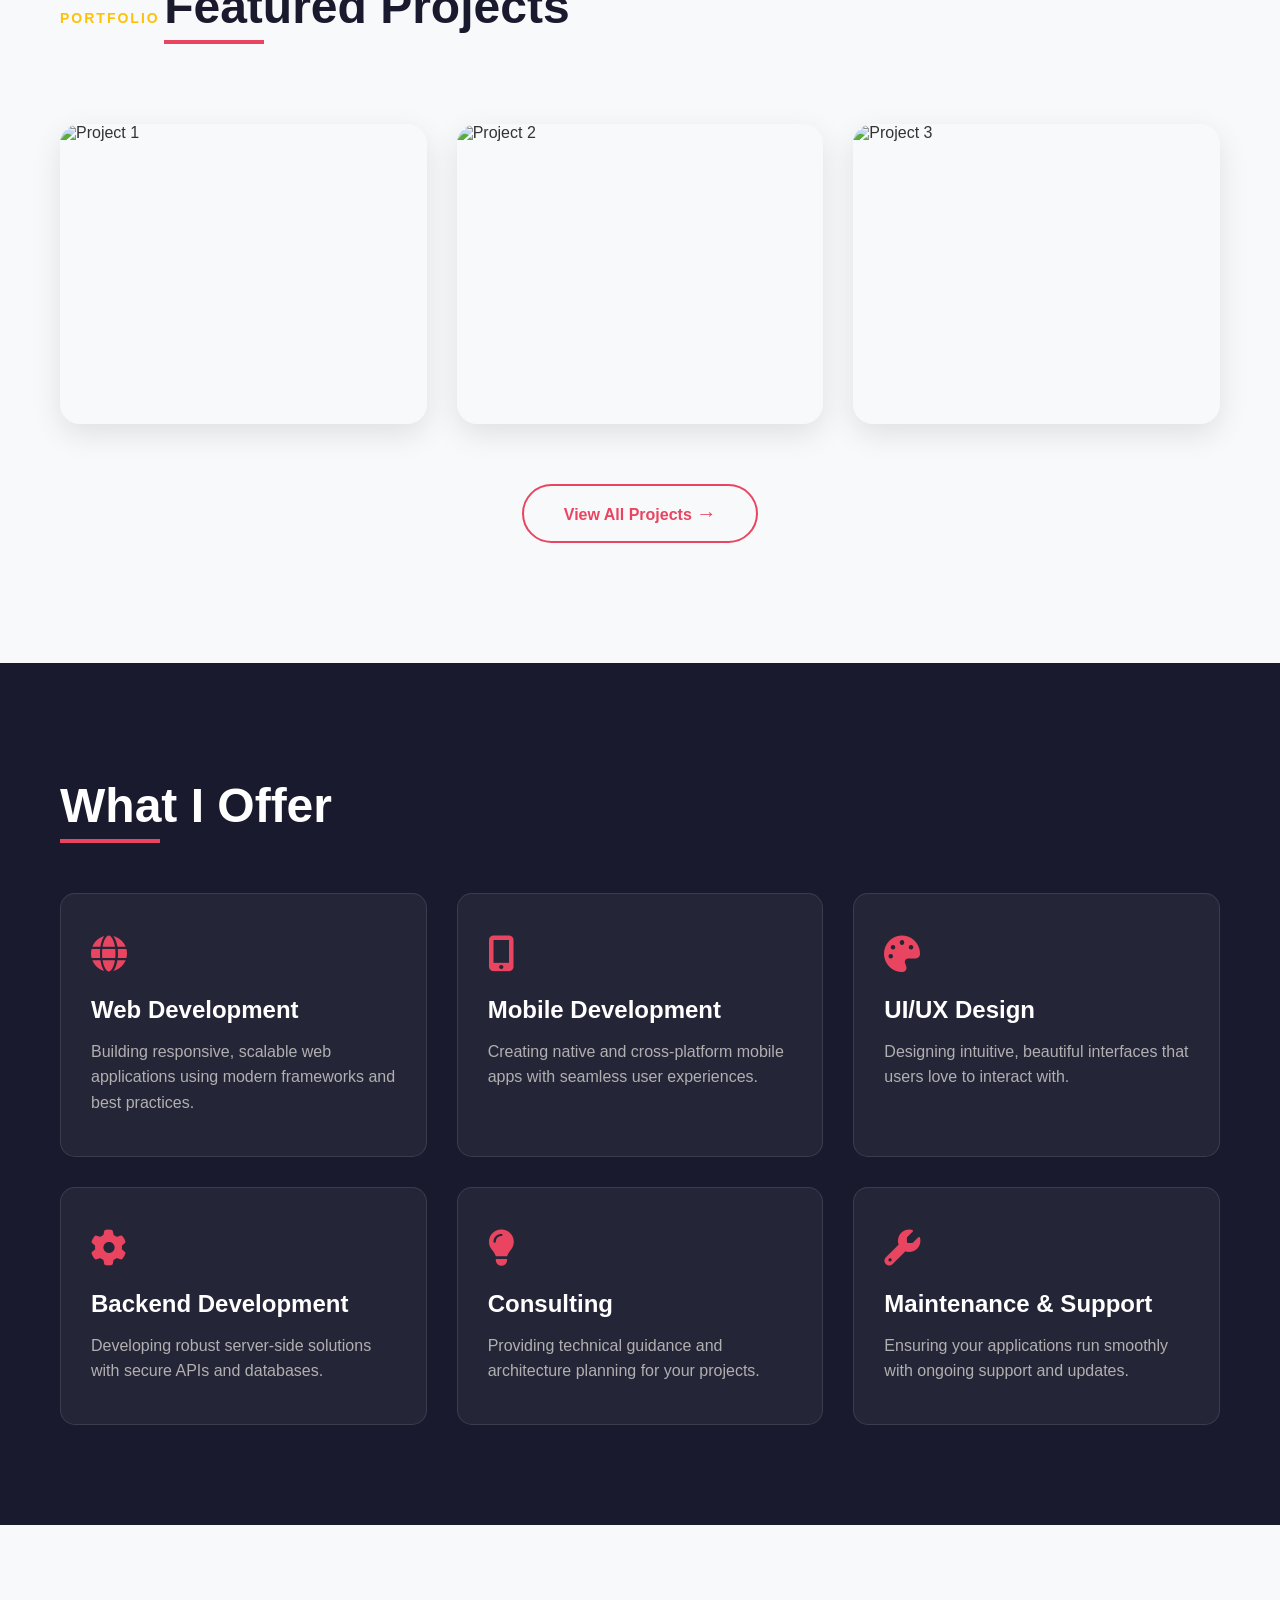
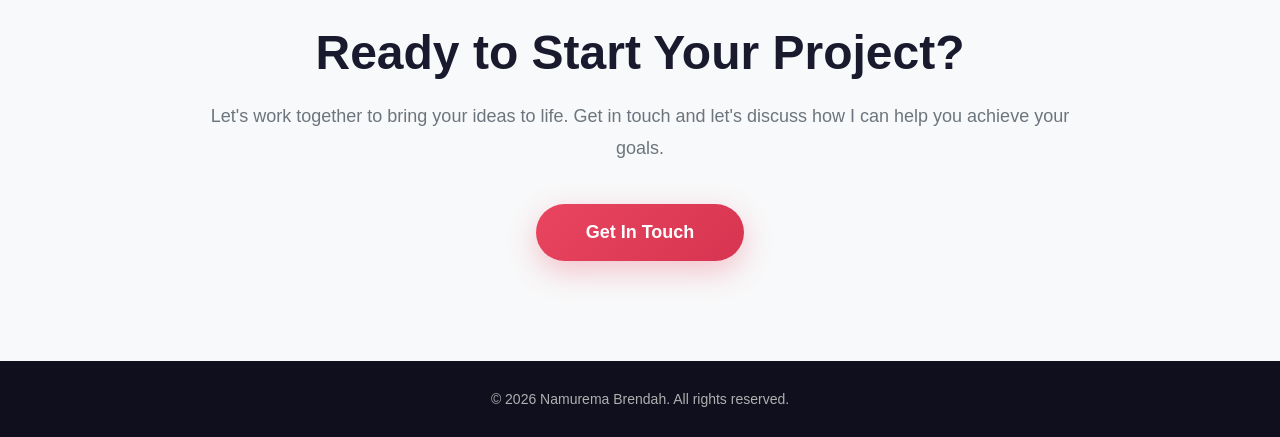
==== commit 983c5fd0: "added styles to the home page" ====
--- a/index.html
+++ b/index.html
@@ -5,6 +5,7 @@
     <meta name="viewport" content="width=device-width, initial-scale=1.0">
     <title>Brendah Namurema - Fullstack Developer</title>
     <link rel="stylesheet" href="css/styles.css">
+    <link rel="stylesheet" href="https://cdnjs.cloudflare.com/ajax/libs/font-awesome/6.5.0/css/all.min.css">
 </head>
 <body>
         <!-- Navigation -->
@@ -44,7 +45,6 @@
     </p>
     <div class="hero-buttons">
         <a href="#" class="btn btn-primary">
-            <span class="btn-icon">📥</span>
             Download CV
         </a>
         <a href="contact.html" class="btn btn-secondary">
@@ -76,24 +76,7 @@
                     ensuring that every project I work on not only meets but exceeds expectations.
                 </p>
                 
-                <div class="stats-grid">
-                    <div class="stat-item">
-                        <h3 class="stat-number">5+</h3>
-                        <p class="stat-label">Years Experience</p>
-                    </div>
-                    <div class="stat-item">
-                        <h3 class="stat-number">50+</h3>
-                        <p class="stat-label">Projects Completed</p>
-                    </div>
-                    <div class="stat-item">
-                        <h3 class="stat-number">20+</h3>
-                        <p class="stat-label">Happy Clients</p>
-                    </div>
-                    <div class="stat-item">
-                        <h3 class="stat-number">10+</h3>
-                        <p class="stat-label">Awards Won</p>
-                    </div>
-                </div>
+
             </div>
             
             <div class="about-skills">
@@ -174,7 +157,7 @@
             
             <div class="services-grid">
                 <div class="service-card">
-                    <div class="service-icon">🌐</div>
+                    <div class="service-icon"><i class="fas fa-globe"></i></div>
                     <h3 class="service-title">Web Development</h3>
                     <p class="service-description">
                         Building responsive, scalable web applications using modern frameworks and best practices.
@@ -182,7 +165,7 @@
                 </div>
                 
                 <div class="service-card">
-                    <div class="service-icon">📱</div>
+                    <div class="service-icon"><i class="fas fa-mobile-alt"></i></div>
                     <h3 class="service-title">Mobile Development</h3>
                     <p class="service-description">
                         Creating native and cross-platform mobile apps with seamless user experiences.
@@ -190,7 +173,7 @@
                 </div>
                 
                 <div class="service-card">
-                    <div class="service-icon">🎨</div>
+                    <div class="service-icon"><i class="fas fa-palette"></i></div>
                     <h3 class="service-title">UI/UX Design</h3>
                     <p class="service-description">
                         Designing intuitive, beautiful interfaces that users love to interact with.
@@ -198,7 +181,7 @@
                 </div>
                 
                 <div class="service-card">
-                    <div class="service-icon">⚙️</div>
+                    <div class="service-icon"><i class="fas fa-cog"></i></div>
                     <h3 class="service-title">Backend Development</h3>
                     <p class="service-description">
                         Developing robust server-side solutions with secure APIs and databases.
@@ -206,7 +189,7 @@
                 </div>
                 
                 <div class="service-card">
-                    <div class="service-icon">💡</div>
+                    <div class="service-icon"><i class="fas fa-lightbulb"></i></div>
                     <h3 class="service-title">Consulting</h3>
                     <p class="service-description">
                         Providing technical guidance and architecture planning for your projects.
@@ -214,7 +197,7 @@
                 </div>
                 
                 <div class="service-card">
-                    <div class="service-icon">🔧</div>
+                    <div class="service-icon"><i class="fas fa-wrench"></i></div>
                     <h3 class="service-title">Maintenance & Support</h3>
                     <p class="service-description">
                         Ensuring your applications run smoothly with ongoing support and updates.
--- a/css/styles.css
+++ b/css/styles.css
@@ -14,8 +14,14 @@
     justify-content: space-between;
     align-items: center;
     padding: 20px 60px;
-    background: rgba(26, 26, 46, 0.95);
-    backdrop-filter: blur(10px);
+    background: rgba(26, 26, 46, 0.45);
+    backdrop-filter: blur(20px);
+    -webkit-backdrop-filter: blur(20px);
+    border-bottom: 1px solid rgba(255, 255, 255, 0.1);
+    box-shadow: 0 4px 30px rgba(0, 0, 0, 0.2);
+    position: sticky;
+    top: 0;
+    z-index: 100;
 }
 .logo {
     font-size: 24px;
@@ -112,38 +118,43 @@
     flex-wrap: wrap;
 }
 .btn {
-    padding: 16px 32px;
-    font-size: 16px;
+    padding: 11px 24px;
+    font-size: 14px;
     font-weight: 600;
-    border: 2px solid transparent;
+    border: 1px solid transparent;
     border-radius: 50px;
     cursor: pointer;
     transition: all 0.3s;
     text-decoration: none;
     display: inline-flex;
     align-items: center;
-    gap: 10px;
+    gap: 8px;
+    backdrop-filter: blur(10px);
+    -webkit-backdrop-filter: blur(10px);
 }
 .btn-primary {
-    background: linear-gradient(135deg, #e94560 0%, #d63450 100%);
+    background: rgba(233, 69, 96, 0.65);
     color: white;
-    box-shadow: 0 8px 20px rgba(233, 69, 96, 0.3) ;
+    border: 1px solid rgba(233, 69, 96, 0.5);
+    box-shadow: 0 4px 15px rgba(233, 69, 96, 0.25);
 }
 .btn-primary:hover {
+    background: rgba(233, 69, 96, 0.85);
     transform: translateY(-2px);
-    box-shadow:0 8px 20px rgba(233, 69, 96, 0.3);
+    box-shadow: 0 8px 20px rgba(233, 69, 96, 0.35);
 }
 
 .btn-secondary {
-    background: transparent;
+    background: rgba(255, 255, 255, 0.08);
     color: #e94560;
-    border: 2px solid #e94560;
+    border: 1px solid rgba(233, 69, 96, 0.55);
 }
 
 .btn-secondary:hover {
-    background: #e94560;
+    background: rgba(233, 69, 96, 0.7);
     color: #fff;
     transform: translateY(-2px);
+    border-color: transparent;
 }
 
 .btn-icon {
@@ -514,8 +525,13 @@
 }
 
 .service-icon {
-    font-size: 48px;
+    font-size: 36px;
     margin-bottom: 20px;
+    color: #e94560;
+}
+
+.service-icon i {
+    color: #e94560;
 }
 
 .service-title {
@@ -960,3 +976,293 @@
         font-size: 32px;
     }
 }
+
+/* ============================================
+   CONTACT PAGE STYLES
+   ============================================ */
+
+/* Contact Hero Section */
+.contact-hero {
+    background: linear-gradient(135deg, #f8f9fa 0%, #e9ecef 50%, #dee2e6 100%);
+    padding: 120px 60px 80px;
+}
+
+.contact-hero-content {
+    max-width: 900px;
+    margin: 0 auto;
+}
+
+.contact-main-title {
+    font-size: 64px;
+    font-weight: 700;
+    color: #1a1a2e;
+    margin: 15px 0 20px;
+}
+
+.contact-subtitle {
+    font-size: 18px;
+    color: #6c757d;
+    line-height: 1.8;
+}
+
+/* Contact Content Section */
+.contact-content {
+    background: linear-gradient(135deg, #f8f9fa 0%, #e9ecef 50%, #dee2e6 100%);
+    padding: 60px 60px 100px;
+}
+
+.contact-container {
+    max-width: 1400px;
+    margin: 0 auto;
+    display: grid;
+    grid-template-columns: 1fr 1.5fr;
+    gap: 80px;
+}
+
+/* Contact Information */
+.contact-info {
+    display: flex;
+    flex-direction: column;
+    gap: 30px;
+}
+
+.contact-info-title {
+    font-size: 28px;
+    font-weight: 700;
+    color: #1a1a2e;
+    margin-bottom: 20px;
+}
+
+.contact-item {
+    display: flex;
+    align-items: flex-start;
+    gap: 20px;
+}
+
+.contact-icon {
+    width: 60px;
+    height: 60px;
+    border-radius: 15px;
+    display: flex;
+    align-items: center;
+    justify-content: center;
+    font-size: 28px;
+    flex-shrink: 0;
+    background: linear-gradient(135deg, #e94560 0%, #d63450 100%);
+    box-shadow: 0 8px 20px rgba(233, 69, 96, 0.3);
+}
+
+.contact-details {
+    flex: 1;
+}
+
+.contact-label {
+    font-size: 20px;
+    font-weight: 700;
+    color: #1a1a2e;
+    margin-bottom: 8px;
+}
+
+.contact-value {
+    font-size: 16px;
+    color: #6c757d;
+    line-height: 1.6;
+}
+
+/* Follow Section */
+.follow-section {
+    margin-top: 30px;
+}
+
+.follow-title {
+    font-size: 20px;
+    font-weight: 700;
+    color: #1a1a2e;
+    margin-bottom: 20px;
+}
+
+.follow-icons {
+    display: flex;
+    gap: 15px;
+}
+
+.follow-icon {
+    width: 50px;
+    height: 50px;
+    border-radius: 12px;
+    background: rgba(255, 255, 255, 0.7);
+    backdrop-filter: blur(10px);
+    border: 1px solid rgba(0, 0, 0, 0.1);
+    display: flex;
+    align-items: center;
+    justify-content: center;
+    font-size: 24px;
+    text-decoration: none;
+    transition: all 0.3s ease;
+    box-shadow: 0 4px 15px rgba(0, 0, 0, 0.1);
+}
+
+.follow-icon:hover {
+    background: #e94560;
+    transform: translateY(-3px);
+    box-shadow: 0 8px 20px rgba(233, 69, 96, 0.3);
+}
+
+/* Availability */
+.availability {
+    padding: 25px;
+    background: rgba(255, 255, 255, 0.7);
+    backdrop-filter: blur(10px);
+    border: 1px solid rgba(233, 69, 96, 0.2);
+    border-radius: 15px;
+    margin-top: 20px;
+}
+
+.availability-title {
+    font-size: 18px;
+    font-weight: 700;
+    color: #1a1a2e;
+    margin-bottom: 12px;
+}
+
+.availability-text {
+    font-size: 15px;
+    color: #6c757d;
+    line-height: 1.6;
+}
+
+/* Contact Form */
+.contact-form-wrapper {
+    background: rgba(255, 255, 255, 0.7);
+    backdrop-filter: blur(10px);
+    border: 1px solid rgba(255, 255, 255, 0.8);
+    border-radius: 20px;
+    padding: 40px;
+    box-shadow: 0 10px 40px rgba(0, 0, 0, 0.08);
+}
+
+.form-title {
+    font-size: 32px;
+    font-weight: 700;
+    color: #1a1a2e;
+    margin-bottom: 35px;
+}
+
+.contact-form {
+    display: flex;
+    flex-direction: column;
+    gap: 30px;
+}
+
+.form-row {
+    display: grid;
+    grid-template-columns: 1fr 1fr;
+    gap: 30px;
+}
+
+.form-group {
+    display: flex;
+    flex-direction: column;
+}
+
+.form-group label {
+    font-size: 15px;
+    font-weight: 600;
+    color: #495057;
+    margin-bottom: 12px;
+}
+
+/* Line-style inputs */
+.form-group input,
+.form-group textarea {
+    font-family: 'Arial', sans-serif;
+    font-size: 16px;
+    padding: 12px 0;
+    background: transparent;
+    border: none;
+    border-bottom: 2px solid rgba(0, 0, 0, 0.15);
+    color: #1a1a2e;
+    transition: all 0.3s ease;
+    outline: none;
+}
+
+.form-group input::placeholder,
+.form-group textarea::placeholder {
+    color: #adb5bd;
+}
+
+.form-group input:focus,
+.form-group textarea:focus {
+    border-bottom-color: #e94560;
+    padding-left: 8px;
+}
+
+.form-group textarea {
+    resize: vertical;
+    min-height: 120px;
+}
+
+.btn-submit {
+    width: fit-content;
+    padding: 16px 40px;
+    background: linear-gradient(135deg, #e94560 0%, #d63450 100%);
+    color: #fff;
+    border: none;
+    border-radius: 50px;
+    font-size: 16px;
+    font-weight: 600;
+    display: inline-flex;
+    align-items: center;
+    gap: 10px;
+    cursor: pointer;
+    box-shadow: 0 10px 30px rgba(233, 69, 96, 0.3);
+    transition: all 0.3s ease;
+}
+
+.btn-submit:hover {
+    transform: translateY(-3px);
+    box-shadow: 0 15px 40px rgba(233, 69, 96, 0.4);
+}
+
+.submit-icon {
+    font-size: 18px;
+}
+
+/* Responsive Design for Contact Page */
+@media (max-width: 1024px) {
+    .contact-container {
+        grid-template-columns: 1fr;
+        gap: 60px;
+    }
+    
+    .contact-main-title {
+        font-size: 48px;
+    }
+}
+
+@media (max-width: 768px) {
+    .contact-hero {
+        padding: 80px 30px 60px;
+    }
+    
+    .contact-main-title {
+        font-size: 36px;
+    }
+    
+    .contact-content {
+        padding: 40px 20px 60px;
+    }
+    
+    .contact-form-wrapper {
+        padding: 30px 20px;
+    }
+    
+    .form-row {
+        grid-template-columns: 1fr;
+        gap: 30px;
+    }
+    
+    .form-title {
+        font-size: 24px;
+    }
+}
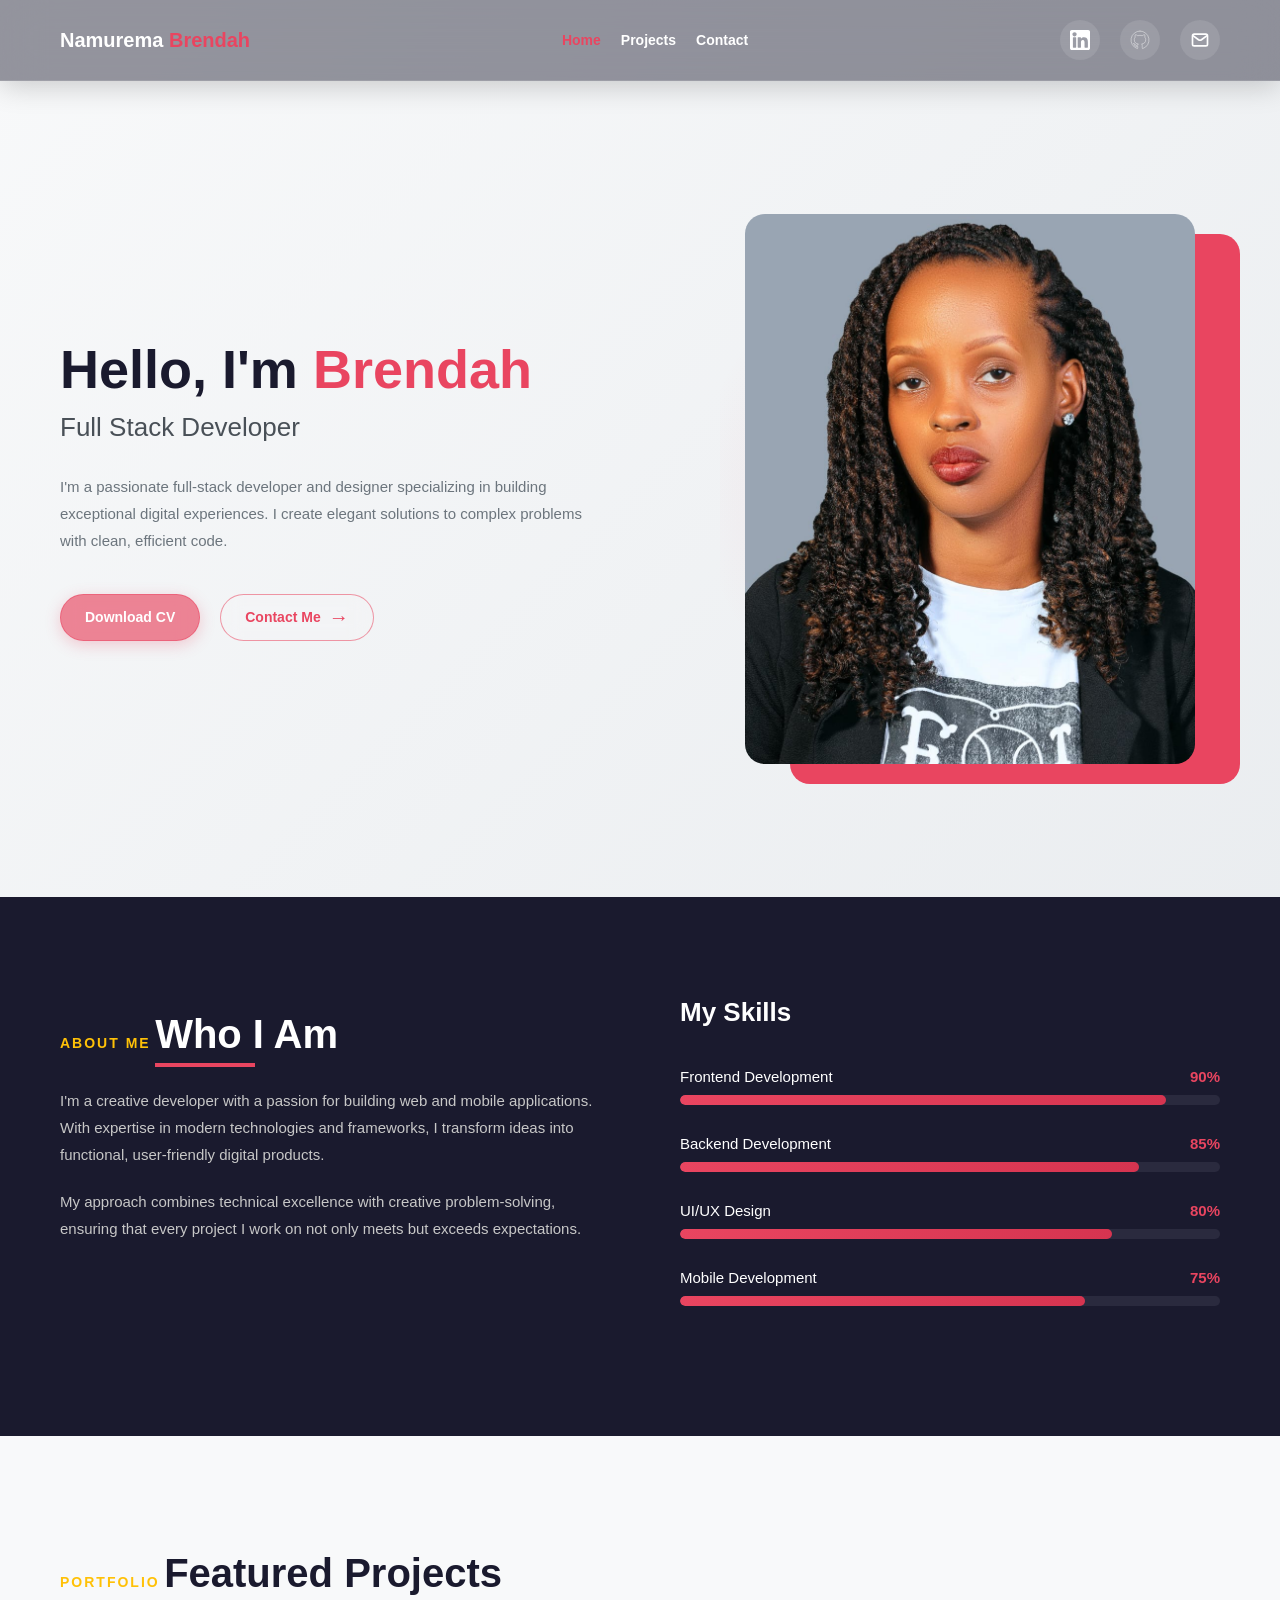
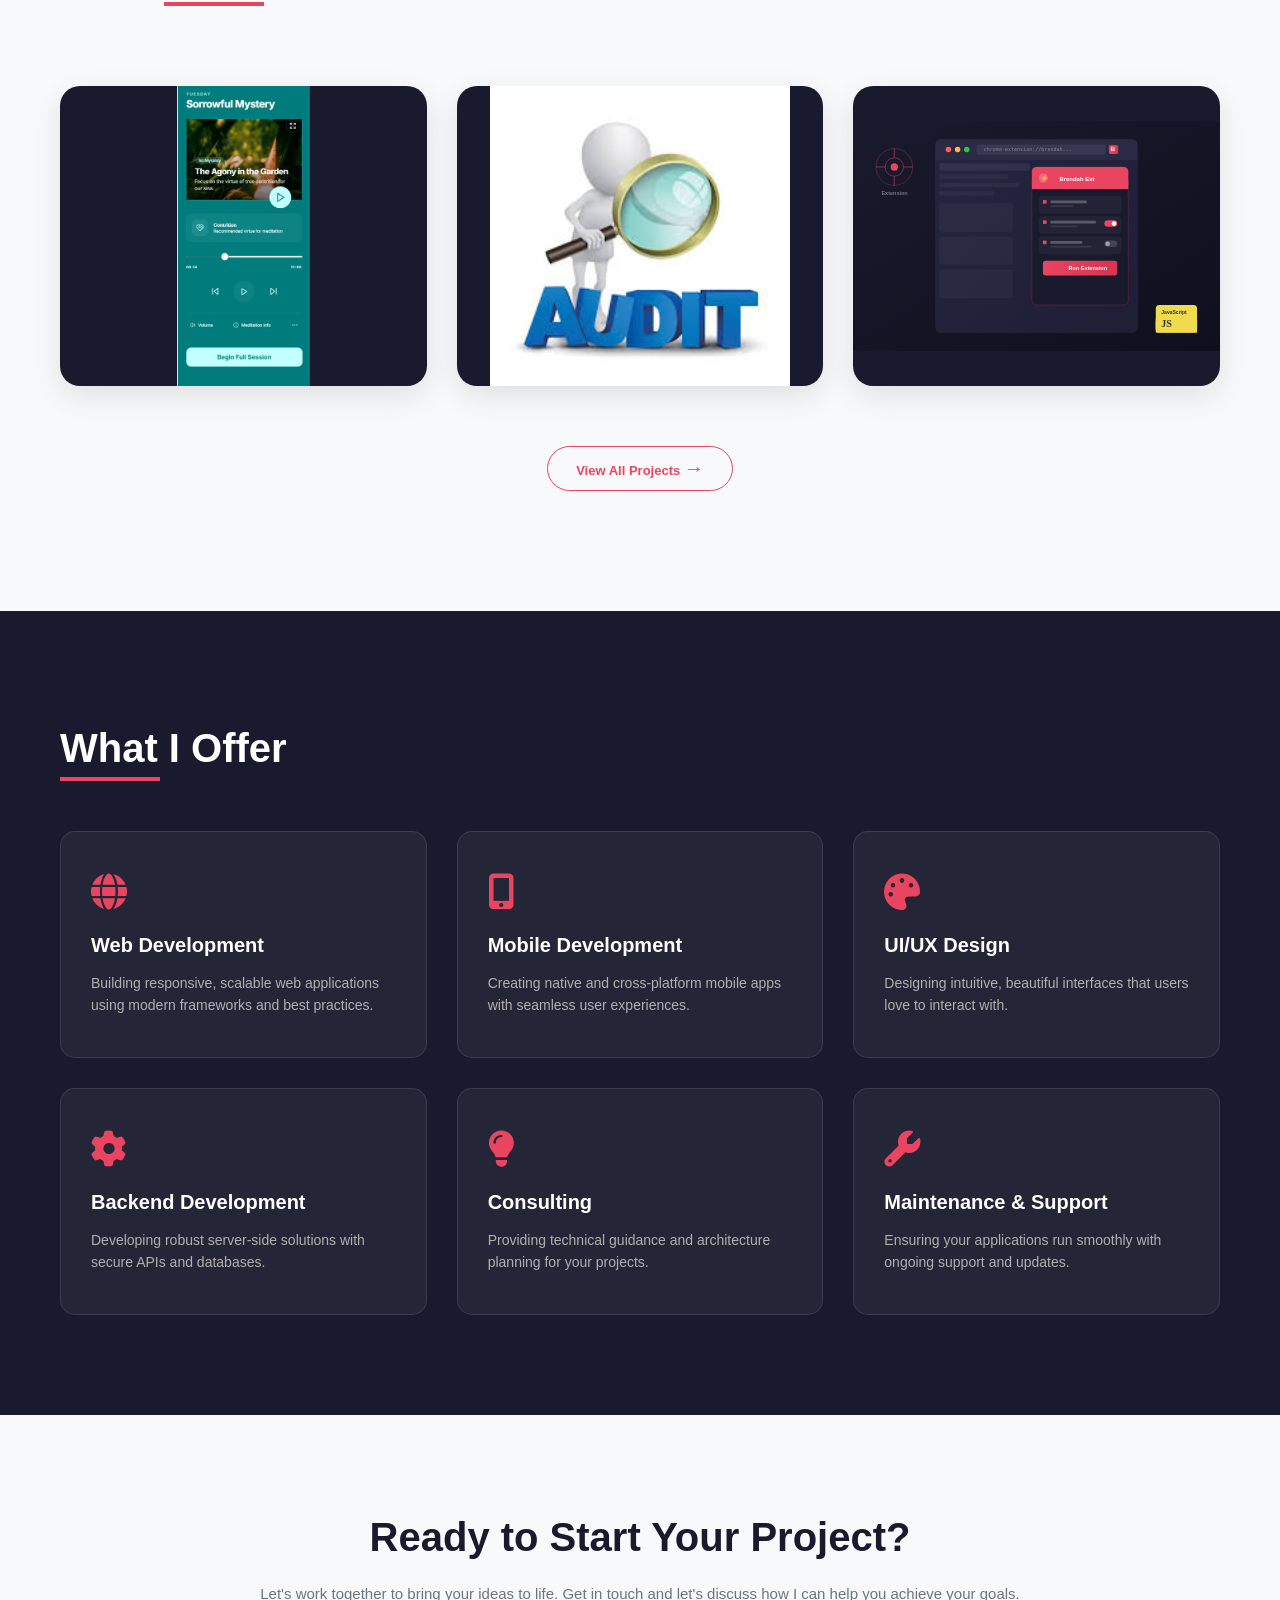
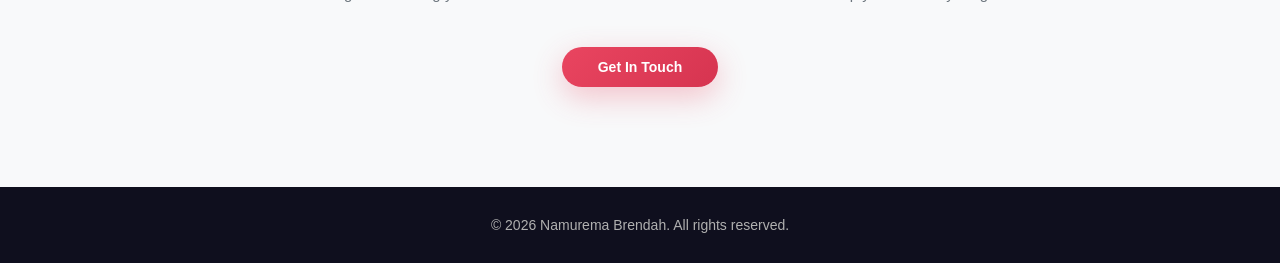
==== commit 26efd188: "connects links" ====
--- a/index.html
+++ b/index.html
@@ -5,6 +5,7 @@
     <meta name="viewport" content="width=device-width, initial-scale=1.0">
     <title>Brendah Namurema - Fullstack Developer</title>
     <link rel="stylesheet" href="css/styles.css">
+    <link rel="stylesheet" href="https://cdnjs.cloudflare.com/ajax/libs/font-awesome/6.5.0/css/all.min.css">
     <link rel="stylesheet" href="https://cdnjs.cloudflare.com/ajax/libs/font-awesome/6.5.0/css/all.min.css">
 </head>
 <body>
@@ -133,13 +134,34 @@
             
             <div class="projects-grid">
                 <div class="project-card">
-                    <img src="assets/images/project1.jpg" alt="Project 1">
+                    <div class="project-card-image-wrapper">
+                        <img src="assets/images/Rosary App.png" alt="Rosary App" class="mobile-img">
+                        <div class="github-overlay">
+                            <a href="https://github.com/Namurema" class="github-hover-btn" target="_blank" rel="noopener noreferrer">
+                                <i class="fab fa-github"></i>
+                            </a>
+                        </div>
+                    </div>
                 </div>
                 <div class="project-card">
-                    <img src="assets/images/project2.jpg" alt="Project 2">
+                    <div class="project-card-image-wrapper">
+                        <img src="assets/images/audit tool.jpg" alt="Audit Tool">
+                        <div class="github-overlay">
+                            <a href="https://github.com/Namurema" class="github-hover-btn" target="_blank" rel="noopener noreferrer">
+                                <i class="fab fa-github"></i>
+                            </a>
+                        </div>
+                    </div>
                 </div>
                 <div class="project-card">
-                    <img src="assets/images/project3.jpg" alt="Project 3">
+                    <div class="project-card-image-wrapper">
+                        <img src="assets/images/chrome-extension.svg" alt="Chrome Extension">
+                        <div class="github-overlay">
+                            <a href="https://github.com/Namurema" class="github-hover-btn" target="_blank" rel="noopener noreferrer">
+                                <i class="fab fa-github"></i>
+                            </a>
+                        </div>
+                    </div>
                 </div>
             </div>
             
--- a/css/styles.css
+++ b/css/styles.css
@@ -24,7 +24,7 @@
     z-index: 100;
 }
 .logo {
-    font-size: 24px;
+    font-size: 20px;
     font-weight: 600;
     color: white;
 }
@@ -39,7 +39,7 @@
 .nav-link {
     color: white;
     text-decoration: none;
-    font-size: 16px;
+    font-size: 14px;
     transition: color 0.3s ;
     font-weight: 600;
 }
@@ -91,7 +91,7 @@
 }
 
 .hero-title {
-    font-size: 64px;
+    font-size: 54px;
     font-weight: 700;
     color: #1a1a2e;
     margin-bottom: 10px;
@@ -99,14 +99,14 @@
 }
 
 .hero-subtitle {
-    font-size: 32px;
+    font-size: 26px;
     font-weight: 400;
     color: #495057;
     margin-bottom: 30px;
 }
 
 .hero-description {
-    font-size: 18px;
+    font-size: 15px;
     line-height: 1.8;
     color: #6c757d;
     margin-bottom: 40px;
@@ -316,7 +316,7 @@
 }
 
 .section-title {
-    font-size: 48px;
+    font-size: 40px;
     font-weight: 700;
     color: #fff;
     margin: 15px 0 30px;
@@ -336,7 +336,7 @@
 
 .about-description {
     color: #c7c7c7;
-    font-size: 18px;
+    font-size: 15px;
     line-height: 1.8;
     margin-bottom: 20px;
 }
@@ -369,7 +369,7 @@
 }
 
 .skills-title {
-    font-size: 32px;
+    font-size: 26px;
     font-weight: 700;
     margin-bottom: 40px;
 }
@@ -385,12 +385,12 @@
 }
 
 .skill-name {
-    font-size: 18px;
+    font-size: 15px;
     color: #fff;
 }
 
 .skill-percentage {
-    font-size: 18px;
+    font-size: 15px;
     font-weight: 700;
     color: #e94560;
 }
@@ -454,16 +454,57 @@
     display: block;
 }
 
+.project-card-image-wrapper {
+    position: relative;
+    width: 100%;
+    height: 300px;
+    overflow: hidden;
+    background: #1a1a2e;
+}
+
+.project-card-image-wrapper img {
+    width: 100%;
+    height: 100%;
+    object-fit: contain;
+    display: block;
+    transition: transform 0.4s ease;
+}
+
+.project-card:hover .project-card-image-wrapper img {
+    transform: scale(1.05);
+}
+
+.project-card-image-wrapper .github-overlay {
+    position: absolute;
+    top: 0;
+    left: 0;
+    right: 0;
+    bottom: 0;
+    display: flex;
+    align-items: center;
+    justify-content: center;
+    background: rgba(15, 15, 30, 0.45);
+    backdrop-filter: blur(6px);
+    -webkit-backdrop-filter: blur(6px);
+    opacity: 0;
+    transition: opacity 0.35s ease;
+    z-index: 3;
+}
+
+.project-card:hover .project-card-image-wrapper .github-overlay {
+    opacity: 1;
+}
+
 .btn-view-all {
     display: inline-flex;
     align-items: center;
-    gap: 10px;
-    padding: 16px 40px;
+    gap: 8px;
+    padding: 10px 28px;
     background: transparent;
     color: #e94560;
-    border: 2px solid #e94560;
+    border: 1.5px solid #e94560;
     border-radius: 50px;
-    font-size: 16px;
+    font-size: 13px;
     font-weight: 600;
     text-decoration: none;
     transition: all 0.3s ease;
@@ -535,7 +576,7 @@
 }
 
 .service-title {
-    font-size: 24px;
+    font-size: 20px;
     font-weight: 700;
     color: #fff;
     margin-bottom: 15px;
@@ -543,7 +584,7 @@
 
 .service-description {
     color: #b0b0b0;
-    font-size: 16px;
+    font-size: 14px;
     line-height: 1.6;
 }
 
@@ -562,26 +603,26 @@
 }
 
 .cta-title {
-    font-size: 48px;
+    font-size: 40px;
     font-weight: 700;
     color: #1a1a2e;
     margin-bottom: 20px;
 }
 
 .cta-description {
-    font-size: 18px;
+    font-size: 15px;
     color: #6c757d;
     line-height: 1.8;
     margin-bottom: 40px;
 }
 
 .btn-cta {
-    padding: 18px 50px;
+    padding: 12px 36px;
     background: linear-gradient(135deg, #e94560 0%, #d63450 100%);
     color: #fff;
     border: none;
     border-radius: 50px;
-    font-size: 18px;
+    font-size: 14px;
     font-weight: 600;
     text-decoration: none;
     display: inline-block;
@@ -663,7 +704,7 @@
 /* Projects Hero Section */
 .projects-hero {
     background: linear-gradient(135deg, #f8f9fa 0%, #e9ecef 50%, #dee2e6 100%);
-    padding: 120px 60px 80px;
+    padding: 50px 60px 30px;
     text-align: center;
 }
 
@@ -673,14 +714,14 @@
 }
 
 .projects-main-title {
-    font-size: 64px;
+    font-size: 54px;
     font-weight: 700;
     color: #1a1a2e;
     margin: 15px 0 20px;
 }
 
 .projects-subtitle {
-    font-size: 18px;
+    font-size: 15px;
     color: #6c757d;
     line-height: 1.8;
 }
@@ -688,7 +729,7 @@
 /* Filter Section with Glass Morphism */
 .projects-filter-section {
     background: linear-gradient(135deg, #f8f9fa 0%, #e9ecef 50%, #dee2e6 100%);
-    padding: 40px 60px;
+    padding: 20px 60px;
     position: sticky;
     top: 0;
     z-index: 100;
@@ -733,6 +774,14 @@
     box-shadow: 0 6px 20px rgba(233, 69, 96, 0.3);
 }
 
+.project-item {
+    transition: opacity 0.3s ease, transform 0.3s ease, all 0.4s ease;
+}
+
+.project-item.hidden {
+    display: none;
+}
+
 /* All Projects Section */
 .all-projects {
     background: linear-gradient(135deg, #f8f9fa 0%, #e9ecef 50%, #dee2e6 100%);
@@ -794,8 +843,60 @@
     transition: transform 0.4s ease;
 }
 
+.project-image-wrapper img.mobile-img {
+    object-fit: contain;
+    background: #1a1a2e;
+}
+
 .project-item:hover .project-image-wrapper img {
-    transform: scale(1.1);
+    transform: scale(1.05);
+}
+
+/* GitHub hover overlay */
+.github-overlay {
+    position: absolute;
+    top: 0;
+    left: 0;
+    right: 0;
+    bottom: 0;
+    display: flex;
+    align-items: center;
+    justify-content: center;
+    background: rgba(15, 15, 30, 0.45);
+    backdrop-filter: blur(6px);
+    -webkit-backdrop-filter: blur(6px);
+    opacity: 0;
+    transition: opacity 0.35s ease;
+    z-index: 3;
+}
+
+.project-item:hover .github-overlay {
+    opacity: 1;
+}
+
+.github-hover-btn {
+    width: 64px;
+    height: 64px;
+    display: flex;
+    align-items: center;
+    justify-content: center;
+    background: rgba(255, 255, 255, 0.12);
+    backdrop-filter: blur(12px);
+    -webkit-backdrop-filter: blur(12px);
+    border: 1px solid rgba(255, 255, 255, 0.25);
+    border-radius: 50%;
+    color: #fff;
+    font-size: 30px;
+    text-decoration: none;
+    transition: all 0.3s ease;
+    box-shadow: 0 8px 32px rgba(0, 0, 0, 0.3);
+}
+
+.github-hover-btn:hover {
+    background: rgba(233, 69, 96, 0.55);
+    border-color: #e94560;
+    transform: scale(1.12);
+    box-shadow: 0 8px 32px rgba(233, 69, 96, 0.4);
 }
 
 .project-info {
@@ -838,14 +939,14 @@
 }
 
 .project-name {
-    font-size: 24px;
+    font-size: 20px;
     font-weight: 700;
     color: #e94560;
     margin-bottom: 12px;
 }
 
 .project-desc {
-    font-size: 15px;
+    font-size: 13px;
     color: #6c757d;
     line-height: 1.6;
     margin-bottom: 20px;
@@ -912,14 +1013,14 @@
 }
 
 .project-cta-title {
-    font-size: 48px;
+    font-size: 40px;
     font-weight: 700;
     color: #1a1a2e;
     margin-bottom: 20px;
 }
 
 .project-cta-description {
-    font-size: 18px;
+    font-size: 15px;
     color: #6c757d;
     line-height: 1.8;
     margin-bottom: 40px;
@@ -984,7 +1085,7 @@
 /* Contact Hero Section */
 .contact-hero {
     background: linear-gradient(135deg, #f8f9fa 0%, #e9ecef 50%, #dee2e6 100%);
-    padding: 120px 60px 80px;
+    padding: 60px 60px 40px;
 }
 
 .contact-hero-content {
@@ -993,14 +1094,14 @@
 }
 
 .contact-main-title {
-    font-size: 64px;
+    font-size: 54px;
     font-weight: 700;
     color: #1a1a2e;
     margin: 15px 0 20px;
 }
 
 .contact-subtitle {
-    font-size: 18px;
+    font-size: 15px;
     color: #6c757d;
     line-height: 1.8;
 }
@@ -1008,15 +1109,14 @@
 /* Contact Content Section */
 .contact-content {
     background: linear-gradient(135deg, #f8f9fa 0%, #e9ecef 50%, #dee2e6 100%);
-    padding: 60px 60px 100px;
+    padding: 30px 60px 60px;
 }
 
 .contact-container {
-    max-width: 1400px;
+    max-width: 700px;
     margin: 0 auto;
-    display: grid;
-    grid-template-columns: 1fr 1.5fr;
-    gap: 80px;
+    display: flex;
+    flex-direction: column;
 }
 
 /* Contact Information */
@@ -1027,7 +1127,7 @@
 }
 
 .contact-info-title {
-    font-size: 28px;
+    font-size: 22px;
     font-weight: 700;
     color: #1a1a2e;
     margin-bottom: 20px;
@@ -1057,14 +1157,14 @@
 }
 
 .contact-label {
-    font-size: 20px;
+    font-size: 16px;
     font-weight: 700;
     color: #1a1a2e;
     margin-bottom: 8px;
 }
 
 .contact-value {
-    font-size: 16px;
+    font-size: 14px;
     color: #6c757d;
     line-height: 1.6;
 }
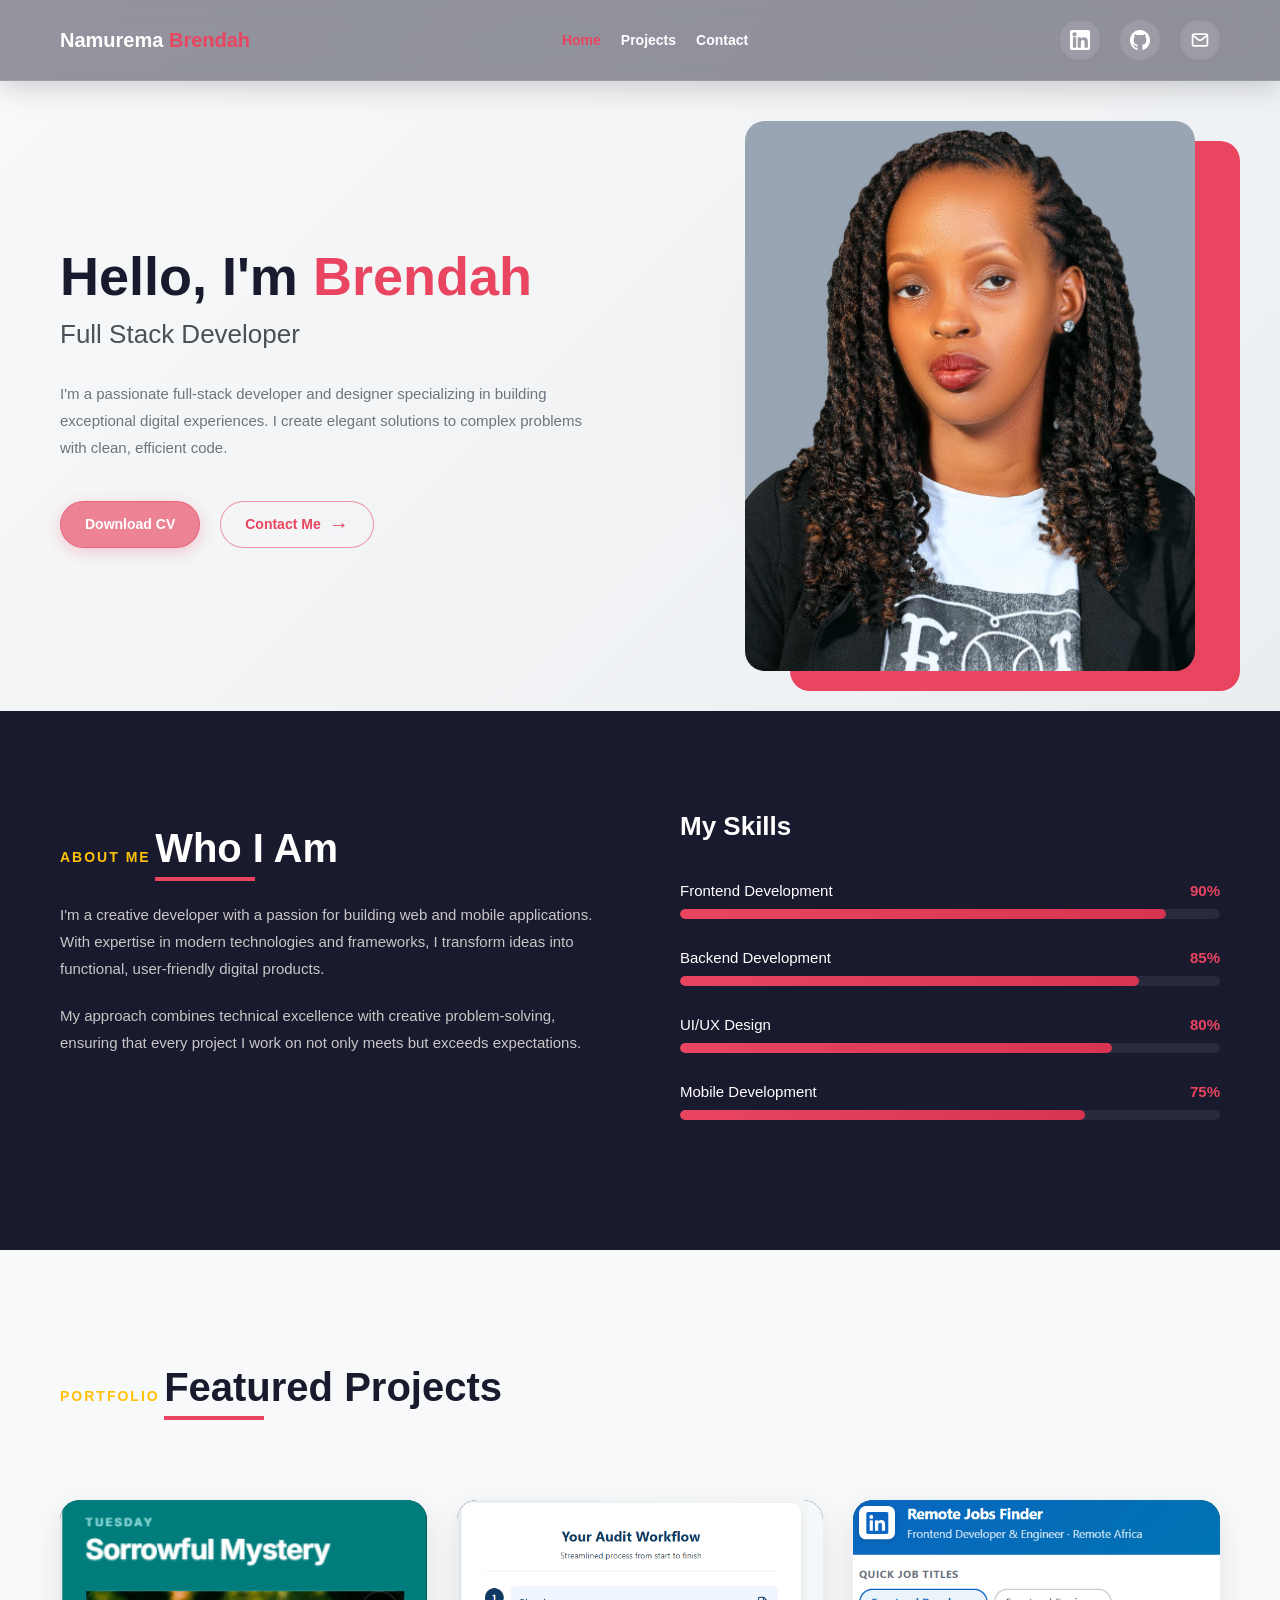
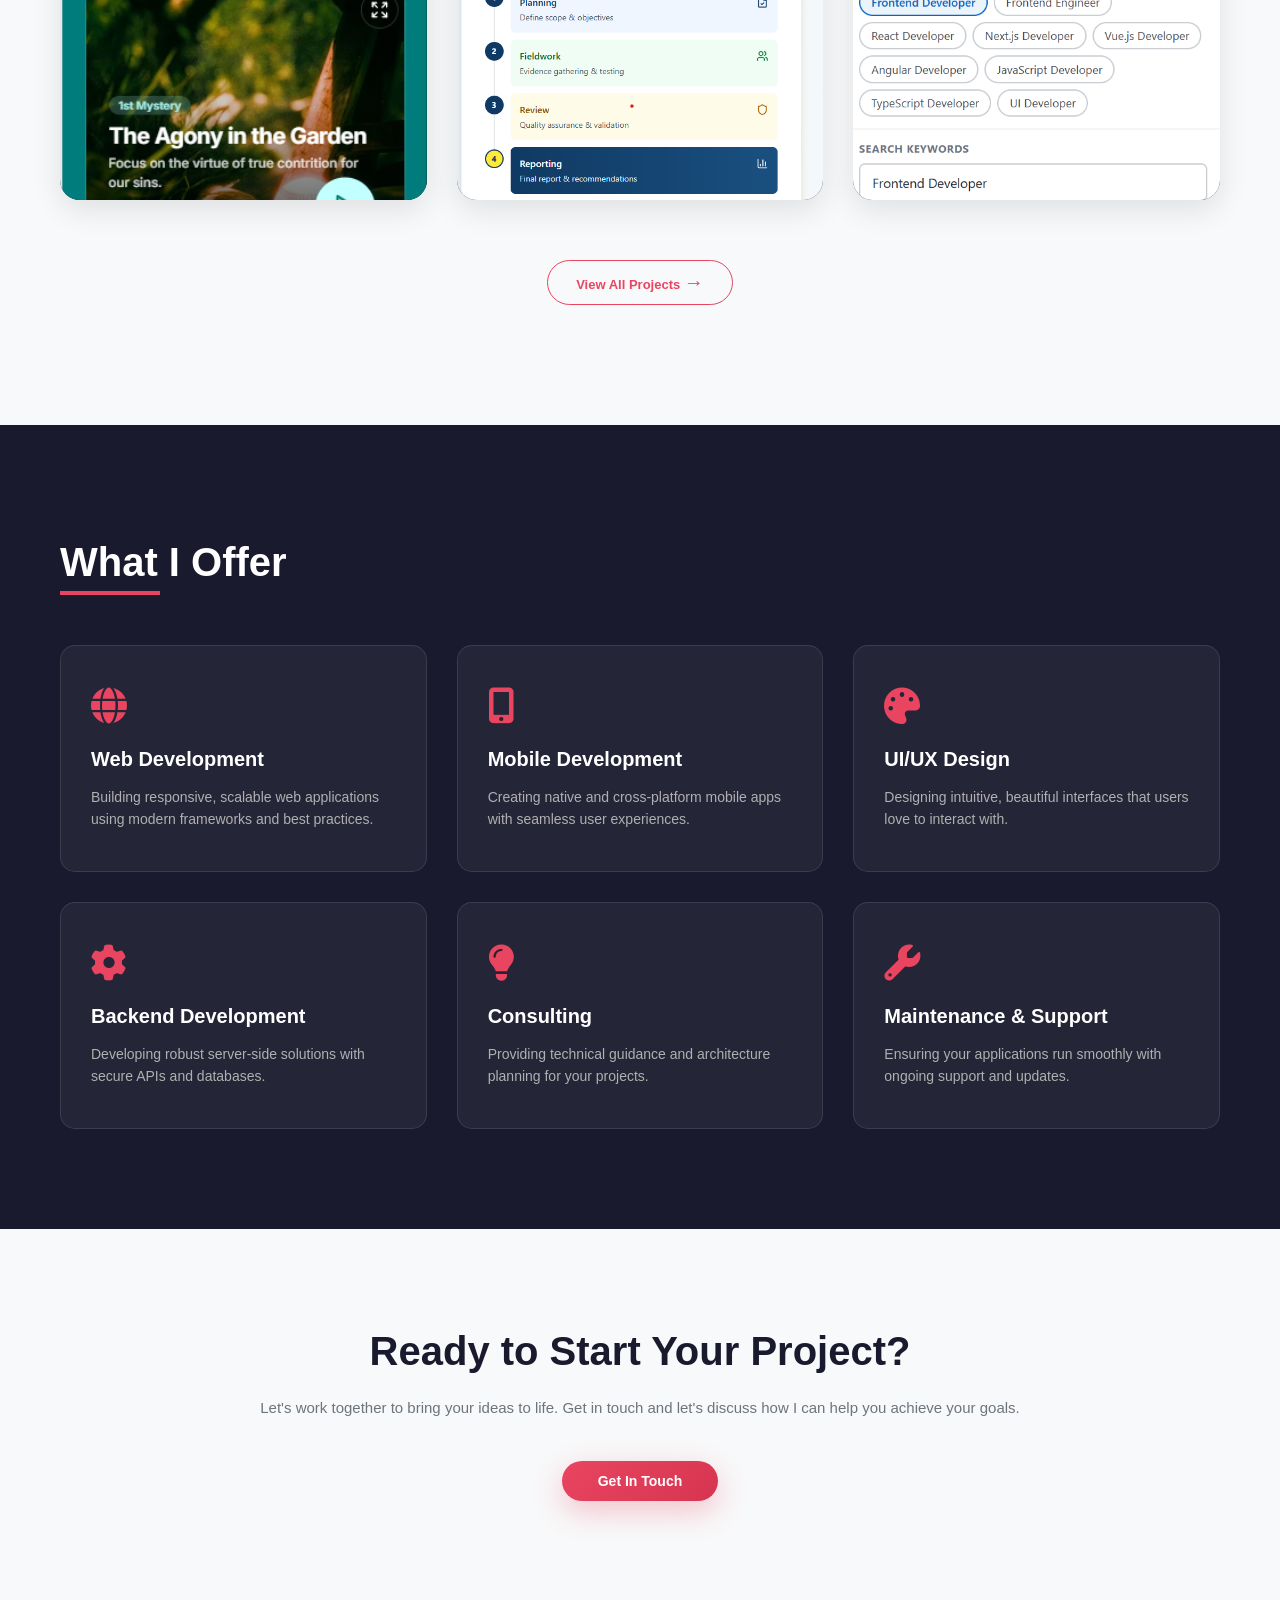
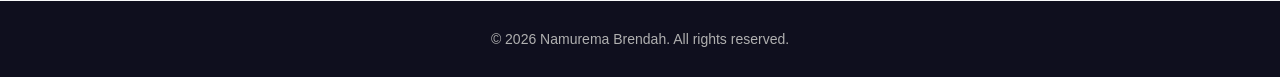
==== commit acc73a6b: "UI updates" ====
--- a/index.html
+++ b/index.html
@@ -24,7 +24,7 @@
             <img src="assets/icons/linkedin-svgrepo-com.svg" alt="LinkedIn">
         </a>
         <a href="https://github.com/Namurema" class="icon-link">
-            <img src="assets/icons/github-svgrepo-com.svg" alt="Github">
+            <img src="assets/icons/github-142-svgrepo-com.svg" alt="Github">
         </a>
         <a href="mailto:namuremabrendah@gmail.com" class="icon-link">
             <img src="assets/icons/email-svgrepo-com.svg" alt="Email">
@@ -45,7 +45,7 @@
       with clean, efficient code.  
     </p>
     <div class="hero-buttons">
-        <a href="#" class="btn btn-primary">
+        <a href="assets/docs/Brendah_Namurema_CV (1).pdf" class="btn btn-primary">
             Download CV
         </a>
         <a href="contact.html" class="btn btn-secondary">
@@ -137,7 +137,7 @@
                     <div class="project-card-image-wrapper">
                         <img src="assets/images/Rosary App.png" alt="Rosary App" class="mobile-img">
                         <div class="github-overlay">
-                            <a href="https://github.com/Namurema" class="github-hover-btn" target="_blank" rel="noopener noreferrer">
+                            <a href="https://github.com/Namurema/Ave-Mobile-App" class="github-hover-btn" target="_blank" rel="noopener noreferrer">
                                 <i class="fab fa-github"></i>
                             </a>
                         </div>
@@ -145,7 +145,7 @@
                 </div>
                 <div class="project-card">
                     <div class="project-card-image-wrapper">
-                        <img src="assets/images/audit tool.jpg" alt="Audit Tool">
+                        <img src="assets/images/audit tool.png" alt="Audit Tool">
                         <div class="github-overlay">
                             <a href="https://github.com/Namurema" class="github-hover-btn" target="_blank" rel="noopener noreferrer">
                                 <i class="fab fa-github"></i>
@@ -155,9 +155,9 @@
                 </div>
                 <div class="project-card">
                     <div class="project-card-image-wrapper">
-                        <img src="assets/images/chrome-extension.svg" alt="Chrome Extension">
+                        <img src="assets/images/chrome extension.png" alt="Chrome Extension">
                         <div class="github-overlay">
-                            <a href="https://github.com/Namurema" class="github-hover-btn" target="_blank" rel="noopener noreferrer">
+                            <a href="https://github.com/Namurema/Chrome-extension" class="github-hover-btn" target="_blank" rel="noopener noreferrer">
                                 <i class="fab fa-github"></i>
                             </a>
                         </div>
--- a/css/styles.css
+++ b/css/styles.css
@@ -81,8 +81,8 @@
     display: flex;
     justify-content: space-between;
     align-items: center;
-    padding: 80px 60px;
-    min-height: calc(100vh - 84px);
+    padding: 40px 60px;
+    
     gap: 60px;
 }
 .hero-content {
@@ -465,7 +465,8 @@
 .project-card-image-wrapper img {
     width: 100%;
     height: 100%;
-    object-fit: contain;
+    object-fit: cover;
+    object-position: top center;
     display: block;
     transition: transform 0.4s ease;
 }
@@ -844,8 +845,11 @@
 }
 
 .project-image-wrapper img.mobile-img {
-    object-fit: contain;
+    object-fit: cover;
     background: #1a1a2e;
+    object-position: top center;
+    width: 100%;
+     height: 100%;
 }
 
 .project-item:hover .project-image-wrapper img {
